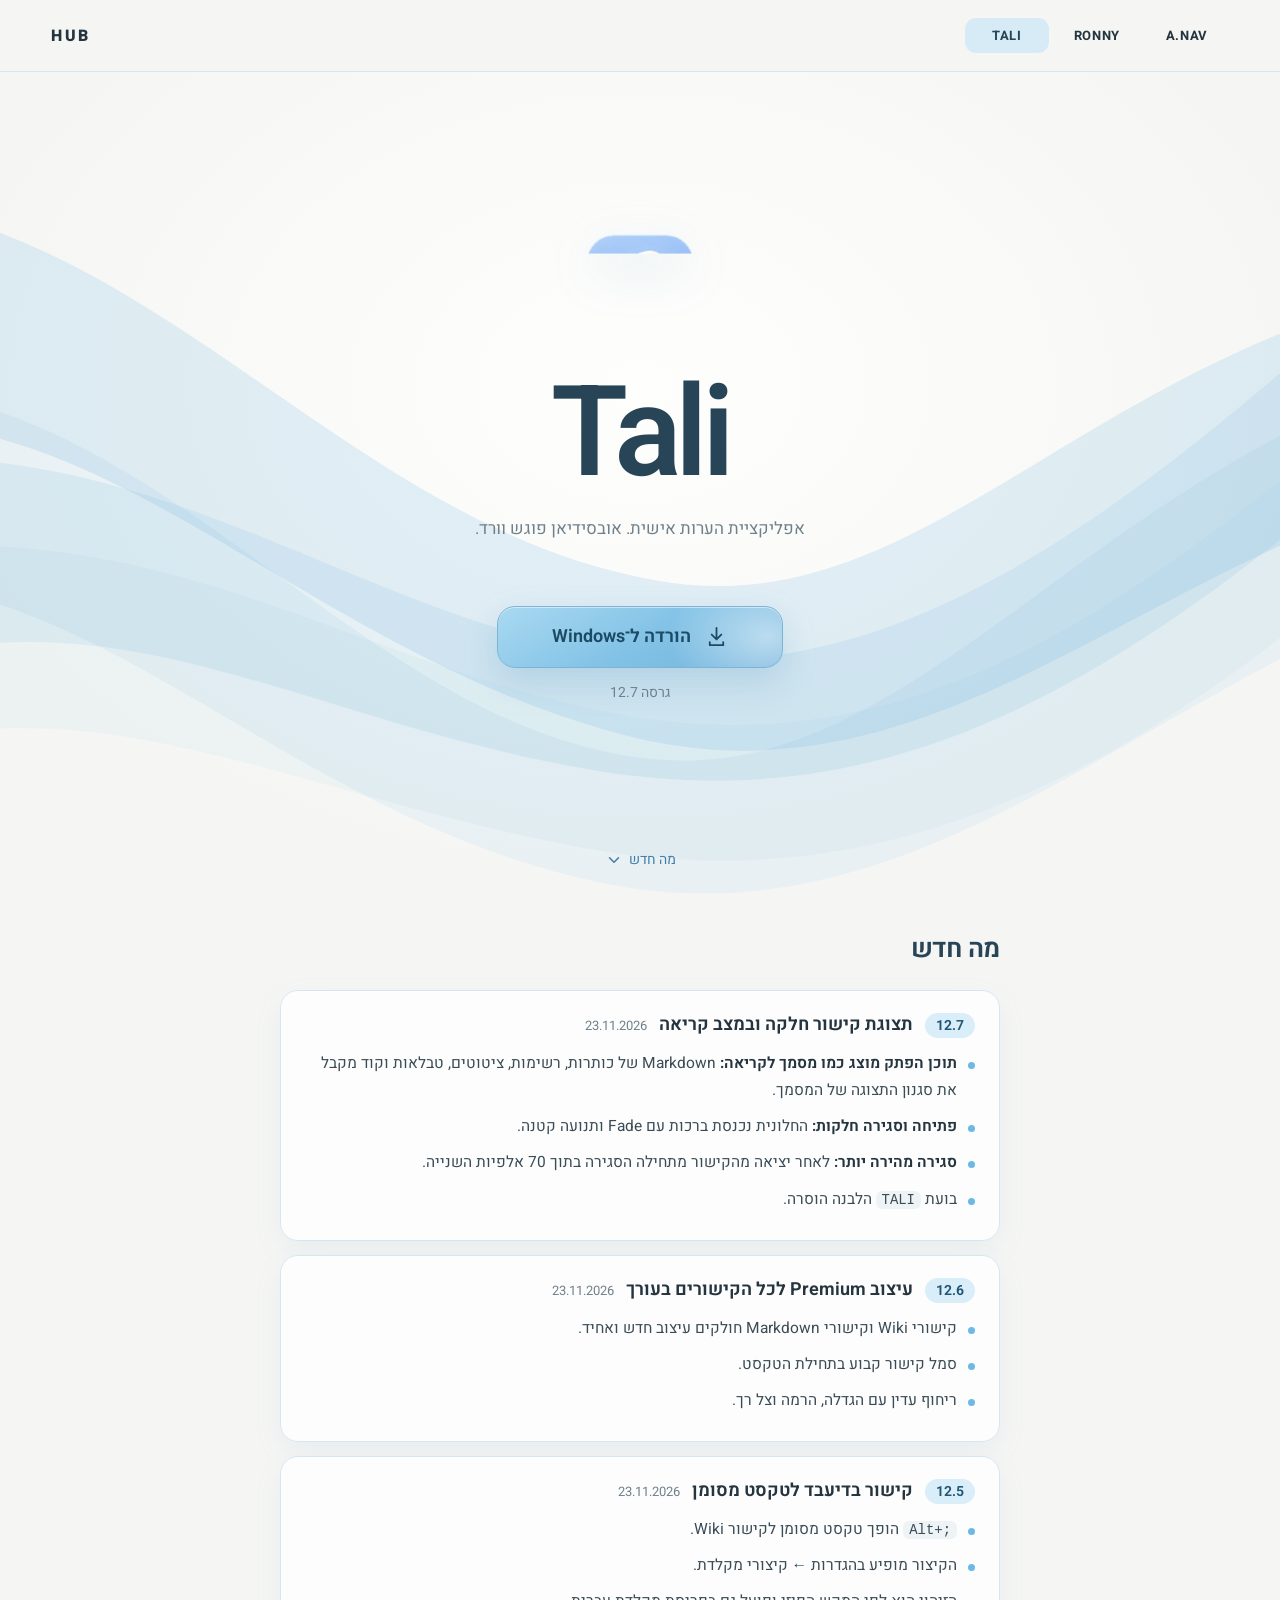
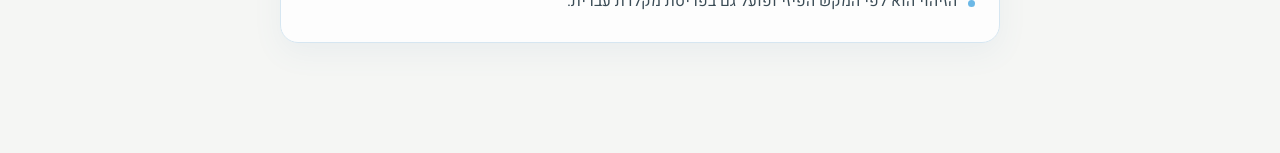
==== index.html @ fe14c148 "Launch HUB download site" ====
<!doctype html>
<html lang="he" dir="rtl">
<head><meta charset="utf-8"><meta name="viewport" content="width=device-width,initial-scale=1"><meta name="theme-color" content="#f5f6f4"><meta name="description" content="Tali: אפליקציית הערות אישית. אובסידיאן פוגש וורד. הורדה ל־Windows."><title>Tali — HUB</title><link rel="preconnect" href="https://fonts.googleapis.com"><link rel="preconnect" href="https://fonts.gstatic.com" crossorigin><link href="https://fonts.googleapis.com/css2?family=Heebo:wght@400;500;600;700;800&amp;display=swap" rel="stylesheet"><link rel="stylesheet" href="assets/site.css"></head>
<body class="product-page tali-page">
  <header class="hub-header"><a class="hub-name" href="./">HUB</a><nav class="hub-tabs" aria-label="מעבר בין מוצרים"><a class="active" href="./" aria-current="page">TALI</a><a href="ronny/">RONNY</a><a href="a-nav/">A.NAV</a></nav></header>
  <div class="brand-background tali-waves" aria-hidden="true"><svg viewBox="0 0 1600 900" preserveAspectRatio="none" focusable="false"><g class="wave wave-a"><path d="M-180 160 C180 180 400 490 760 545 C1090 596 1270 280 1780 230 L1780 430 C1360 480 1110 790 720 700 C350 615 120 355 -180 390 Z"/></g><g class="wave wave-b"><path d="M-190 350 C180 335 415 700 760 725 C1080 748 1275 400 1785 300 L1785 520 C1370 605 1100 920 700 850 C330 785 100 520 -190 550 Z"/></g><g class="wave wave-c"><path d="M-210 430 C150 380 390 570 680 615 C990 662 1240 560 1785 90 L1785 270 C1330 650 1045 790 680 735 C320 680 115 535 -210 650 Z"/></g><g class="wave wave-d"><path d="M-180 520 C170 470 390 620 690 675 C1040 740 1310 600 1780 215 L1780 365 C1345 760 1010 875 650 810 C300 748 95 640 -180 725 Z"/></g></svg></div>
  <main>
    <section class="product-hero" aria-labelledby="site-title"><img class="product-icon tali-icon" src="assets/tali-logo.png" width="150" height="150" alt=""><h1 class="product-name" id="site-title" lang="en" dir="ltr">Tali</h1><p class="product-subtitle">אפליקציית הערות אישית. אובסידיאן פוגש וורד.</p><div class="download-action"><a class="download-button" href="https://github.com/ofeketz99-sketch/Tali/releases/download/v12.7/Tali-Setup-12.7.0.exe" rel="noopener"><svg viewBox="0 0 24 24" fill="none" stroke="currentColor" stroke-width="1.9" stroke-linecap="round" stroke-linejoin="round" aria-hidden="true"><path d="M12 3v12m-5-5 5 5 5-5M5 18v3h14v-3"/></svg><span>הורדה ל־Windows</span></a><p class="download-meta">גרסה <bdi dir="ltr">12.7</bdi></p></div><a class="scroll-cue" href="#notes"><span>מה חדש</span><svg viewBox="0 0 24 24" fill="none" stroke="currentColor" stroke-width="2" stroke-linecap="round" stroke-linejoin="round" aria-hidden="true"><path d="m6 9 6 6 6-6"/></svg></a></section>
    <section class="notes" id="notes" aria-labelledby="notes-title"><h2 id="notes-title">מה חדש</h2>
      <article class="note"><header><span class="ver">12.7</span><h3>תצוגת קישור חלקה ובמצב קריאה</h3><time datetime="2026-11-23">23.11.2026</time></header><ul><li><strong>תוכן הפתק מוצג כמו מסמך לקריאה:</strong> Markdown של כותרות, רשימות, ציטוטים, טבלאות וקוד מקבל את סגנון התצוגה של המסמך.</li><li><strong>פתיחה וסגירה חלקות:</strong> החלונית נכנסת ברכות עם Fade ותנועה קטנה.</li><li><strong>סגירה מהירה יותר:</strong> לאחר יציאה מהקישור מתחילה הסגירה בתוך 70 אלפיות השנייה.</li><li>בועת <code>TALI</code> הלבנה הוסרה.</li></ul></article>
      <article class="note"><header><span class="ver">12.6</span><h3>עיצוב Premium לכל הקישורים בעורך</h3><time datetime="2026-11-23">23.11.2026</time></header><ul><li>קישורי Wiki וקישורי Markdown חולקים עיצוב חדש ואחיד.</li><li>סמל קישור קבוע בתחילת הטקסט.</li><li>ריחוף עדין עם הגדלה, הרמה וצל רך.</li></ul></article>
      <article class="note"><header><span class="ver">12.5</span><h3>קישור בדיעבד לטקסט מסומן</h3><time datetime="2026-11-23">23.11.2026</time></header><ul><li><code>Alt+;</code> הופך טקסט מסומן לקישור Wiki.</li><li>הקיצור מופיע בהגדרות ← קיצורי מקלדת.</li><li>הזיהוי הוא לפי המקש הפיזי ופועל גם בפריסת מקלדת עברית.</li></ul></article>
    </section>
  </main>
</body></html>
---- assets/site.css ----
:root{font-synthesis:none}*{box-sizing:border-box}html{scroll-behavior:smooth}body{margin:0;min-width:280px;overflow-x:hidden}a{color:inherit}.hub-header{position:fixed;inset:0 0 auto;z-index:50;height:72px;display:flex;align-items:center;justify-content:space-between;padding:0 clamp(18px,4vw,56px);border-bottom:1px solid var(--edge);background:color-mix(in srgb,var(--paper) 88%,transparent);backdrop-filter:blur(16px);direction:ltr}.hub-name{font-family:inherit;font-size:16px;font-weight:800;line-height:1;letter-spacing:.16em;text-decoration:none}.hub-tabs{display:flex;align-items:center;gap:6px}.hub-tabs a{min-width:84px;padding:11px 16px;border-radius:11px;text-align:center;text-decoration:none;font-family:inherit;font-size:13px;font-weight:700;line-height:1;letter-spacing:.05em;transition:background .18s,color .18s}.hub-tabs a:hover{background:var(--nav-hover)}.hub-tabs a.active{background:var(--nav-active);color:var(--nav-active-ink)}.brand-background{position:fixed;inset:72px 0 0;z-index:-1;overflow:hidden;pointer-events:none}.product-hero{position:relative;display:flex;flex-direction:column;align-items:center;justify-content:center;min-height:100vh;min-height:100dvh;padding:112px 20px 84px;text-align:center}.product-icon{width:clamp(104px,14vmin,150px);height:clamp(104px,14vmin,150px);display:grid;place-items:center;flex:none}.product-icon img,.product-icon svg{display:block;width:100%;height:100%;object-fit:contain}.product-name{margin:22px 0 0;padding-inline:.08em;direction:ltr;font-size:clamp(76px,14vmin,128px);line-height:1;letter-spacing:-.05em}.product-name span{color:var(--name-dot)}.product-subtitle{margin:16px 0 0;color:var(--muted);font-size:17px;line-height:1.6}.download-action{display:flex;flex-direction:column;align-items:center;gap:14px;margin-top:clamp(34px,7vh,72px)}.download-button{position:relative;overflow:hidden;isolation:isolate;display:inline-flex;align-items:center;justify-content:center;gap:14px;min-width:286px;min-height:62px;padding-inline:32px;border:1px solid var(--button-border);border-radius:var(--button-radius);background:var(--button-bg);box-shadow:var(--button-shadow);color:var(--button-ink);font:inherit;font-size:18px;font-weight:650;text-decoration:none;transition:transform .22s cubic-bezier(.34,1.45,.5,1),box-shadow .22s ease}.download-button::before{content:"";position:absolute;z-index:-1;inset-block:-60%;inset-inline-start:-30%;width:70%;border-radius:50%;background:radial-gradient(closest-side,rgba(255,255,255,.5),rgba(255,255,255,0));transition:transform .9s ease}.download-button svg{width:23px;height:23px;flex:none}.download-button:hover{transform:translateY(-3px);box-shadow:var(--button-shadow-hover)}.download-button:hover::before{transform:translateX(120%)}.download-button:active{transform:scale(.97)}.download-button:focus-visible,.scroll-cue:focus-visible,.hub-tabs a:focus-visible{outline:3px solid var(--focus);outline-offset:3px}.download-meta{margin:0;color:var(--muted);font-size:14px}.scroll-cue{position:absolute;inset-inline:0;bottom:22px;margin-inline:auto;width:fit-content;display:inline-flex;align-items:center;gap:6px;padding:8px 14px;border-radius:999px;color:var(--accent-strong);font-size:14px;text-decoration:none}.scroll-cue svg{width:18px;height:18px;animation:nudge 2.4s ease-in-out infinite}.notes{width:min(100% - 40px,720px);margin:0 auto;padding:30px 0 96px}.notes>h2{margin:0 0 22px;font-size:26px;font-weight:650;letter-spacing:-.01em;color:var(--heading)}.note{margin:0 0 14px;padding:20px 24px 18px;background:var(--card);border:1px solid var(--edge);border-radius:var(--card-radius);box-shadow:var(--card-shadow);backdrop-filter:blur(6px)}.note header{display:flex;align-items:baseline;gap:12px;flex-wrap:wrap}.note .ver{padding:2px 11px;border-radius:999px;background:var(--chip-bg);color:var(--chip-ink);font-size:14px;font-weight:650;direction:ltr}.note h3{margin:0;font-size:18px;font-weight:650;line-height:1.5}.note time{margin-inline-start:auto;color:var(--muted);font-size:13px;direction:ltr}.note ul{margin:12px 0 0;padding:0;list-style:none}.note li{position:relative;margin:0 0 9px;padding-inline-start:18px;line-height:1.75;color:var(--body-ink);font-size:15.5px}.note li::before{content:"";position:absolute;inset-inline-start:0;top:.78em;width:7px;height:7px;border-radius:50%;background:var(--accent)}.note li strong{color:var(--ink);font-weight:650}.note code{padding:1px 6px;border-radius:6px;background:var(--code-bg);font-size:.9em;direction:ltr;unicode-bidi:isolate}.tali-page{--paper:#f5f6f4;--ink:#25353f;--muted:#6f808a;--accent:#6cb8e6;--accent-strong:#3f7ea6;--edge:#d6e6f1;--card:rgba(255,255,255,.78);--heading:#284557;--body-ink:#3a4b55;--chip-bg:#d9eef9;--chip-ink:#1f5675;--code-bg:#eef3f6;--focus:rgba(66,126,164,.45);--nav-hover:#eaf3f8;--nav-active:#d7ebf7;--nav-active-ink:#284557;--button-border:#7db4d3;--button-radius:18px;--button-bg:linear-gradient(150deg,#a9d9f1 0%,#82c2e6 53%,#72b3dc 100%);--button-ink:#1c4b65;--button-shadow:0 14px 34px rgba(79,146,187,.22),inset 0 1px rgba(255,255,255,.5);--button-shadow-hover:0 20px 40px rgba(79,146,187,.28),inset 0 1px rgba(255,255,255,.5);--card-radius:18px;--card-shadow:0 10px 30px rgba(79,130,165,.07);font-family:"Heebo","Noto Sans Hebrew","Segoe UI",Arial,sans-serif;color:var(--ink);background:var(--paper)}.tali-icon{filter:drop-shadow(0 16px 24px rgba(72,139,183,.16));animation:rise-spring .9s cubic-bezier(.34,1.45,.5,1) both,float 7s ease-in-out 1.2s infinite alternate}.tali-page .product-name{color:#284557;font-weight:600}.tali-waves{background:radial-gradient(ellipse 55% 60% at 50% 38%,#fefefd 0%,#f9faf8 60%,transparent 100%),#f5f6f4}.tali-waves svg{position:absolute;inset:-4%;width:108%;height:108%;opacity:.92;filter:saturate(.86);animation:waves-drift 28s ease-in-out infinite alternate}.tali-waves .wave{transform-box:fill-box;transform-origin:center;fill:var(--accent)}.tali-waves .wave-a{opacity:.22;animation:wave-a 14s ease-in-out infinite alternate}.tali-waves .wave-b{opacity:.11;animation:wave-b 18s ease-in-out infinite alternate}.tali-waves .wave-c{opacity:.16;animation:wave-c 22s ease-in-out infinite alternate}.tali-waves .wave-d{opacity:.08;animation:wave-d 26s ease-in-out infinite alternate}.ronny-page{--paper:#f6f0e5;--ink:#344036;--muted:#807d71;--accent:#66866d;--accent-strong:#476e56;--edge:#e5dac7;--card:rgba(255,250,242,.92);--heading:#3e5146;--body-ink:#515c52;--chip-bg:#e0e6d9;--chip-ink:#476e56;--code-bg:#eee8da;--focus:rgba(71,112,90,.4);--nav-hover:#ece5d8;--nav-active:#3e5146;--nav-active-ink:#fffaf2;--button-border:#55745e;--button-radius:12px;--button-bg:linear-gradient(150deg,#77927b,#55745e);--button-ink:#fffdf8;--button-shadow:0 14px 34px rgba(68,81,70,.2),inset 0 1px rgba(255,255,255,.18);--button-shadow-hover:0 20px 40px rgba(68,81,70,.28),inset 0 1px rgba(255,255,255,.2);--card-radius:14px;--card-shadow:0 8px 26px rgba(68,56,36,.09);--name-dot:#9fbbc1;font-family:"Heebo","Noto Sans Hebrew","Segoe UI",Arial,sans-serif;color:var(--ink);background:var(--paper)}.ronny-page .product-name{color:#3e5146;font-weight:900;letter-spacing:.03em}.ronny-page .product-subtitle{font-weight:700;letter-spacing:.03em}.ronny-icon-wrap{width:150px;height:150px;padding:19px;border-radius:30px;background:linear-gradient(160deg,#4a5c4f,#34483d);box-shadow:0 18px 40px rgba(62,81,70,.2)}.ronny-map{background:#f6f0e5}.ronny-map svg{position:absolute;width:110%;height:110%;inset:-5%;fill:none;stroke:#809181;stroke-width:2;opacity:.18}.ronny-map .route{stroke:#476e56;stroke-width:6;stroke-dasharray:18 16;opacity:.7}.ronny-map circle{fill:#476e56;stroke:none}.anav-page{--paper:#f3eee5;--ink:#282521;--muted:#857e73;--accent:#865d42;--accent-strong:#252420;--edge:#ddd5c9;--card:rgba(255,253,249,.92);--heading:#282521;--body-ink:#4f4a42;--chip-bg:#efe0d2;--chip-ink:#865d42;--code-bg:#eae4db;--focus:rgba(134,93,66,.35);--nav-hover:#e9e5dd;--nav-active:#252420;--nav-active-ink:#f8f2e8;--button-border:#252420;--button-radius:14px;--button-bg:#252420;--button-ink:#f8f2e8;--button-shadow:0 14px 34px rgba(40,37,33,.18),inset 0 1px rgba(255,255,255,.12);--button-shadow-hover:0 20px 42px rgba(40,37,33,.26),inset 0 1px rgba(255,255,255,.14);--card-radius:22px;--card-shadow:0 8px 26px rgba(91,75,53,.07);font-family:"Heebo","Noto Sans Hebrew","Segoe UI",Arial,sans-serif;color:var(--ink);background:var(--paper)}.anav-page .product-name{font-weight:800;letter-spacing:-.055em;color:#181511}.anav-icon{filter:drop-shadow(0 16px 28px rgba(40,37,33,.16))}.anav-graphs{background:#f3eee5}.anav-graphs svg{position:absolute;inset:-4%;width:108%;height:108%;overflow:visible;animation:graph-drift 24s ease-in-out infinite alternate}.anav-graphs .chart-grid{fill:none;stroke:#d0c4b4;stroke-width:1;opacity:.26}.anav-graphs .chart{fill:none;stroke-linecap:round;stroke-linejoin:round}.anav-graphs .chart-linear{stroke:#865d42;stroke-width:3;opacity:.28}.anav-graphs .chart-exponential{stroke:#59634d;stroke-width:6;opacity:.34}.anav-graphs .chart-market{stroke:#282521;stroke-width:3;opacity:.25;stroke-dasharray:14 9;animation:market-flow 18s linear infinite}.anav-graphs .chart-decline{stroke:#48646b;stroke-width:3;opacity:.2}.anav-graphs .chart-area{fill:#59634d;opacity:.055}.anav-graphs .chart-points{fill:#865d42;opacity:.35}@keyframes graph-drift{from{transform:translate3d(-1.2%,.8%,0) scale(1.015)}to{transform:translate3d(1.3%,-1%,0) scale(1.035)}}@keyframes market-flow{to{stroke-dashoffset:-230}}.calculator-list{display:grid;grid-template-columns:repeat(2,1fr);gap:12px}.calculator-card{min-height:118px;padding:20px;border:1px solid var(--edge);border-radius:16px;background:#fffdf9;display:flex;flex-direction:column;justify-content:space-between}.calculator-card span{font-size:12px;color:var(--muted);direction:ltr}.calculator-card h3{margin:20px 0 0;font-size:19px}.calculator-card[data-tone=mortgage]{border-top:5px solid #272725}.calculator-card[data-tone=savings]{border-top:5px solid #865d42}.calculator-card[data-tone=index]{border-top:5px solid #59634d}.calculator-card[data-tone=loan]{border-top:5px solid #806562}.calculator-card[data-tone=budget]{border-top:5px solid #48646b}.calculator-card:last-child{grid-column:1/-1}@keyframes wave-a{to{transform:translate3d(6%,-3.5%,0) scale(1.055)}}@keyframes wave-b{to{transform:translate3d(-5.2%,3.2%,0) scale(1.045)}}@keyframes wave-c{to{transform:translate3d(4.5%,4%,0) scale(1.052)}}@keyframes wave-d{to{transform:translate3d(-4%,-2.8%,0) scale(1.04)}}@keyframes waves-drift{from{transform:translate3d(-.8%,-.5%,0) scale(1.01)}to{transform:translate3d(1.2%,.8%,0) scale(1.035)}}@keyframes rise-spring{from{opacity:0;transform:translateY(22px) scale(.92)}to{opacity:1;transform:none}}@keyframes float{to{transform:translateY(-7px)}}@keyframes nudge{50%{transform:translateY(4px)}}@media(max-width:620px){.hub-header{height:auto;min-height:70px;padding:10px 14px;gap:10px}.hub-tabs{gap:2px}.hub-tabs a{min-width:0;padding:10px 11px;font-size:12px}.brand-background{inset:70px 0 0}.product-hero{padding-top:105px}.product-name{font-size:clamp(68px,22vw,96px)}.product-subtitle{font-size:16px}.download-button{min-width:min(100%,286px)}.note{padding:18px 18px 14px}.note time{margin-inline-start:0}.calculator-list{grid-template-columns:1fr}.calculator-card:last-child{grid-column:auto}}@media(prefers-reduced-motion:reduce){html{scroll-behavior:auto}*,*::before,*::after{animation:none!important;transition:none!important}}
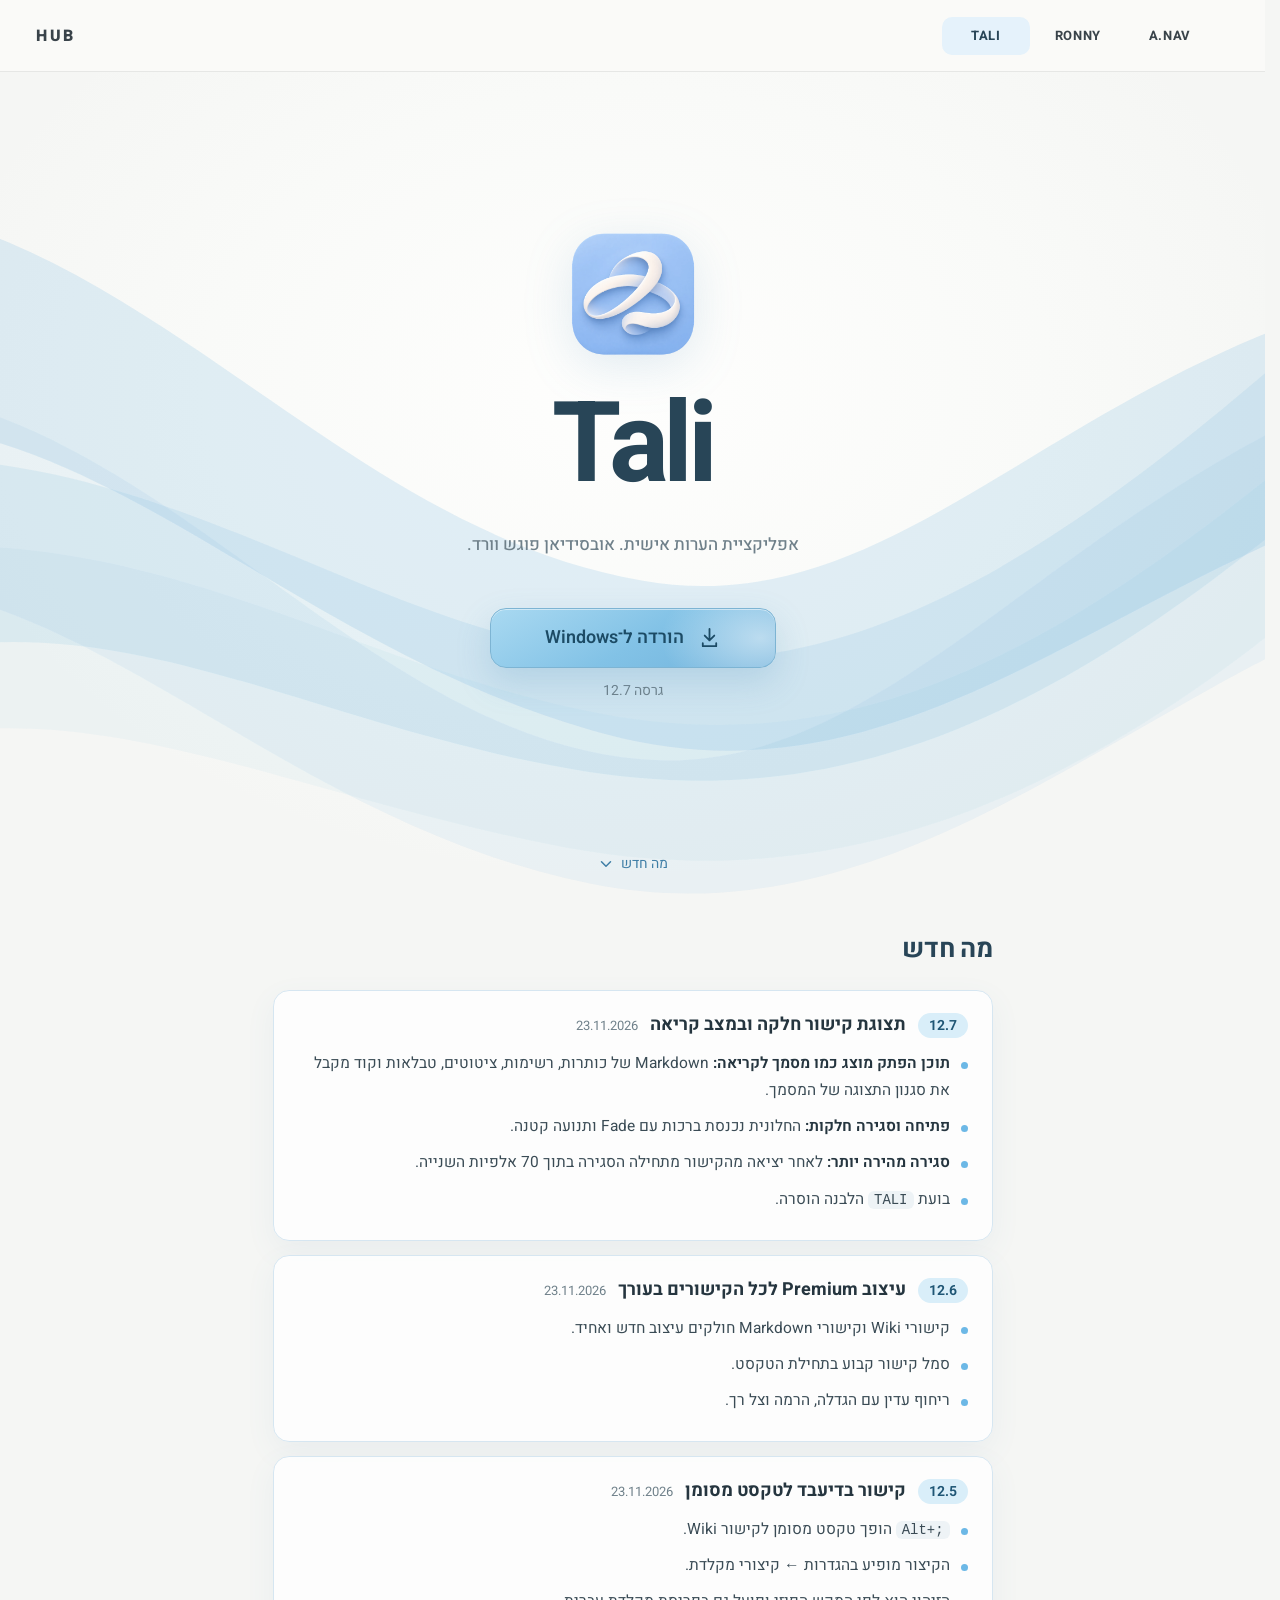
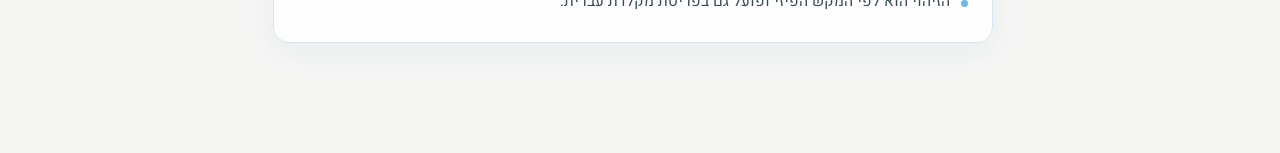
==== commit 3a0f66f1: "Unify HUB layout and product navigation; restore original Tali icon" ====
--- a/index.html
+++ b/index.html
@@ -1,11 +1,11 @@
 <!doctype html>
 <html lang="he" dir="rtl">
-<head><meta charset="utf-8"><meta name="viewport" content="width=device-width,initial-scale=1"><meta name="theme-color" content="#f5f6f4"><meta name="description" content="Tali: אפליקציית הערות אישית. אובסידיאן פוגש וורד. הורדה ל־Windows."><title>Tali — HUB</title><link rel="preconnect" href="https://fonts.googleapis.com"><link rel="preconnect" href="https://fonts.gstatic.com" crossorigin><link href="https://fonts.googleapis.com/css2?family=Heebo:wght@400;500;600;700;800&amp;display=swap" rel="stylesheet"><link rel="stylesheet" href="assets/site.css"></head>
+<head><meta charset="utf-8"><meta name="viewport" content="width=device-width,initial-scale=1"><meta name="theme-color" content="#f5f6f4"><meta name="description" content="Tali: אפליקציית הערות אישית. אובסידיאן פוגש וורד. הורדה ל־Windows."><title>Tali — HUB</title><link rel="preconnect" href="https://fonts.googleapis.com"><link rel="preconnect" href="https://fonts.gstatic.com" crossorigin><link href="https://fonts.googleapis.com/css2?family=Heebo:wght@400;500;600;700;800&amp;display=swap" rel="stylesheet"><link rel="stylesheet" href="assets/site.css"><script defer src="assets/navigation.js"></script></head>
 <body class="product-page tali-page">
   <header class="hub-header"><a class="hub-name" href="./">HUB</a><nav class="hub-tabs" aria-label="מעבר בין מוצרים"><a class="active" href="./" aria-current="page">TALI</a><a href="ronny/">RONNY</a><a href="a-nav/">A.NAV</a></nav></header>
   <div class="brand-background tali-waves" aria-hidden="true"><svg viewBox="0 0 1600 900" preserveAspectRatio="none" focusable="false"><g class="wave wave-a"><path d="M-180 160 C180 180 400 490 760 545 C1090 596 1270 280 1780 230 L1780 430 C1360 480 1110 790 720 700 C350 615 120 355 -180 390 Z"/></g><g class="wave wave-b"><path d="M-190 350 C180 335 415 700 760 725 C1080 748 1275 400 1785 300 L1785 520 C1370 605 1100 920 700 850 C330 785 100 520 -190 550 Z"/></g><g class="wave wave-c"><path d="M-210 430 C150 380 390 570 680 615 C990 662 1240 560 1785 90 L1785 270 C1330 650 1045 790 680 735 C320 680 115 535 -210 650 Z"/></g><g class="wave wave-d"><path d="M-180 520 C170 470 390 620 690 675 C1040 740 1310 600 1780 215 L1780 365 C1345 760 1010 875 650 810 C300 748 95 640 -180 725 Z"/></g></svg></div>
   <main>
-    <section class="product-hero" aria-labelledby="site-title"><img class="product-icon tali-icon" src="assets/tali-logo.png" width="150" height="150" alt=""><h1 class="product-name" id="site-title" lang="en" dir="ltr">Tali</h1><p class="product-subtitle">אפליקציית הערות אישית. אובסידיאן פוגש וורד.</p><div class="download-action"><a class="download-button" href="https://github.com/ofeketz99-sketch/Tali/releases/download/v12.7/Tali-Setup-12.7.0.exe" rel="noopener"><svg viewBox="0 0 24 24" fill="none" stroke="currentColor" stroke-width="1.9" stroke-linecap="round" stroke-linejoin="round" aria-hidden="true"><path d="M12 3v12m-5-5 5 5 5-5M5 18v3h14v-3"/></svg><span>הורדה ל־Windows</span></a><p class="download-meta">גרסה <bdi dir="ltr">12.7</bdi></p></div><a class="scroll-cue" href="#notes"><span>מה חדש</span><svg viewBox="0 0 24 24" fill="none" stroke="currentColor" stroke-width="2" stroke-linecap="round" stroke-linejoin="round" aria-hidden="true"><path d="m6 9 6 6 6-6"/></svg></a></section>
+    <section class="product-hero" aria-labelledby="site-title"><div class="product-logo-slot"><img class="product-icon tali-icon" src="assets/tali-logo.png" width="512" height="512" alt=""></div><h1 class="product-name" id="site-title" lang="en" dir="ltr">Tali</h1><p class="product-subtitle">אפליקציית הערות אישית. אובסידיאן פוגש וורד.</p><div class="download-action"><a class="download-button" href="https://github.com/ofeketz99-sketch/Tali/releases/download/v12.7/Tali-Setup-12.7.0.exe" rel="noopener"><svg viewBox="0 0 24 24" fill="none" stroke="currentColor" stroke-width="1.9" stroke-linecap="round" stroke-linejoin="round" aria-hidden="true"><path d="M12 3v12m-5-5 5 5 5-5M5 18v3h14v-3"/></svg><span>הורדה ל־Windows</span></a><p class="download-meta">גרסה <bdi dir="ltr">12.7</bdi></p></div><a class="scroll-cue" href="#notes"><span>מה חדש</span><svg viewBox="0 0 24 24" fill="none" stroke="currentColor" stroke-width="2" stroke-linecap="round" stroke-linejoin="round" aria-hidden="true"><path d="m6 9 6 6 6-6"/></svg></a></section>
     <section class="notes" id="notes" aria-labelledby="notes-title"><h2 id="notes-title">מה חדש</h2>
       <article class="note"><header><span class="ver">12.7</span><h3>תצוגת קישור חלקה ובמצב קריאה</h3><time datetime="2026-11-23">23.11.2026</time></header><ul><li><strong>תוכן הפתק מוצג כמו מסמך לקריאה:</strong> Markdown של כותרות, רשימות, ציטוטים, טבלאות וקוד מקבל את סגנון התצוגה של המסמך.</li><li><strong>פתיחה וסגירה חלקות:</strong> החלונית נכנסת ברכות עם Fade ותנועה קטנה.</li><li><strong>סגירה מהירה יותר:</strong> לאחר יציאה מהקישור מתחילה הסגירה בתוך 70 אלפיות השנייה.</li><li>בועת <code>TALI</code> הלבנה הוסרה.</li></ul></article>
       <article class="note"><header><span class="ver">12.6</span><h3>עיצוב Premium לכל הקישורים בעורך</h3><time datetime="2026-11-23">23.11.2026</time></header><ul><li>קישורי Wiki וקישורי Markdown חולקים עיצוב חדש ואחיד.</li><li>סמל קישור קבוע בתחילת הטקסט.</li><li>ריחוף עדין עם הגדלה, הרמה וצל רך.</li></ul></article>
--- a/assets/site.css
+++ b/assets/site.css
@@ -1 +1,57 @@
-:root{font-synthesis:none}*{box-sizing:border-box}html{scroll-behavior:smooth}body{margin:0;min-width:280px;overflow-x:hidden}a{color:inherit}.hub-header{position:fixed;inset:0 0 auto;z-index:50;height:72px;display:flex;align-items:center;justify-content:space-between;padding:0 clamp(18px,4vw,56px);border-bottom:1px solid var(--edge);background:color-mix(in srgb,var(--paper) 88%,transparent);backdrop-filter:blur(16px);direction:ltr}.hub-name{font-family:inherit;font-size:16px;font-weight:800;line-height:1;letter-spacing:.16em;text-decoration:none}.hub-tabs{display:flex;align-items:center;gap:6px}.hub-tabs a{min-width:84px;padding:11px 16px;border-radius:11px;text-align:center;text-decoration:none;font-family:inherit;font-size:13px;font-weight:700;line-height:1;letter-spacing:.05em;transition:background .18s,color .18s}.hub-tabs a:hover{background:var(--nav-hover)}.hub-tabs a.active{background:var(--nav-active);color:var(--nav-active-ink)}.brand-background{position:fixed;inset:72px 0 0;z-index:-1;overflow:hidden;pointer-events:none}.product-hero{position:relative;display:flex;flex-direction:column;align-items:center;justify-content:center;min-height:100vh;min-height:100dvh;padding:112px 20px 84px;text-align:center}.product-icon{width:clamp(104px,14vmin,150px);height:clamp(104px,14vmin,150px);display:grid;place-items:center;flex:none}.product-icon img,.product-icon svg{display:block;width:100%;height:100%;object-fit:contain}.product-name{margin:22px 0 0;padding-inline:.08em;direction:ltr;font-size:clamp(76px,14vmin,128px);line-height:1;letter-spacing:-.05em}.product-name span{color:var(--name-dot)}.product-subtitle{margin:16px 0 0;color:var(--muted);font-size:17px;line-height:1.6}.download-action{display:flex;flex-direction:column;align-items:center;gap:14px;margin-top:clamp(34px,7vh,72px)}.download-button{position:relative;overflow:hidden;isolation:isolate;display:inline-flex;align-items:center;justify-content:center;gap:14px;min-width:286px;min-height:62px;padding-inline:32px;border:1px solid var(--button-border);border-radius:var(--button-radius);background:var(--button-bg);box-shadow:var(--button-shadow);color:var(--button-ink);font:inherit;font-size:18px;font-weight:650;text-decoration:none;transition:transform .22s cubic-bezier(.34,1.45,.5,1),box-shadow .22s ease}.download-button::before{content:"";position:absolute;z-index:-1;inset-block:-60%;inset-inline-start:-30%;width:70%;border-radius:50%;background:radial-gradient(closest-side,rgba(255,255,255,.5),rgba(255,255,255,0));transition:transform .9s ease}.download-button svg{width:23px;height:23px;flex:none}.download-button:hover{transform:translateY(-3px);box-shadow:var(--button-shadow-hover)}.download-button:hover::before{transform:translateX(120%)}.download-button:active{transform:scale(.97)}.download-button:focus-visible,.scroll-cue:focus-visible,.hub-tabs a:focus-visible{outline:3px solid var(--focus);outline-offset:3px}.download-meta{margin:0;color:var(--muted);font-size:14px}.scroll-cue{position:absolute;inset-inline:0;bottom:22px;margin-inline:auto;width:fit-content;display:inline-flex;align-items:center;gap:6px;padding:8px 14px;border-radius:999px;color:var(--accent-strong);font-size:14px;text-decoration:none}.scroll-cue svg{width:18px;height:18px;animation:nudge 2.4s ease-in-out infinite}.notes{width:min(100% - 40px,720px);margin:0 auto;padding:30px 0 96px}.notes>h2{margin:0 0 22px;font-size:26px;font-weight:650;letter-spacing:-.01em;color:var(--heading)}.note{margin:0 0 14px;padding:20px 24px 18px;background:var(--card);border:1px solid var(--edge);border-radius:var(--card-radius);box-shadow:var(--card-shadow);backdrop-filter:blur(6px)}.note header{display:flex;align-items:baseline;gap:12px;flex-wrap:wrap}.note .ver{padding:2px 11px;border-radius:999px;background:var(--chip-bg);color:var(--chip-ink);font-size:14px;font-weight:650;direction:ltr}.note h3{margin:0;font-size:18px;font-weight:650;line-height:1.5}.note time{margin-inline-start:auto;color:var(--muted);font-size:13px;direction:ltr}.note ul{margin:12px 0 0;padding:0;list-style:none}.note li{position:relative;margin:0 0 9px;padding-inline-start:18px;line-height:1.75;color:var(--body-ink);font-size:15.5px}.note li::before{content:"";position:absolute;inset-inline-start:0;top:.78em;width:7px;height:7px;border-radius:50%;background:var(--accent)}.note li strong{color:var(--ink);font-weight:650}.note code{padding:1px 6px;border-radius:6px;background:var(--code-bg);font-size:.9em;direction:ltr;unicode-bidi:isolate}.tali-page{--paper:#f5f6f4;--ink:#25353f;--muted:#6f808a;--accent:#6cb8e6;--accent-strong:#3f7ea6;--edge:#d6e6f1;--card:rgba(255,255,255,.78);--heading:#284557;--body-ink:#3a4b55;--chip-bg:#d9eef9;--chip-ink:#1f5675;--code-bg:#eef3f6;--focus:rgba(66,126,164,.45);--nav-hover:#eaf3f8;--nav-active:#d7ebf7;--nav-active-ink:#284557;--button-border:#7db4d3;--button-radius:18px;--button-bg:linear-gradient(150deg,#a9d9f1 0%,#82c2e6 53%,#72b3dc 100%);--button-ink:#1c4b65;--button-shadow:0 14px 34px rgba(79,146,187,.22),inset 0 1px rgba(255,255,255,.5);--button-shadow-hover:0 20px 40px rgba(79,146,187,.28),inset 0 1px rgba(255,255,255,.5);--card-radius:18px;--card-shadow:0 10px 30px rgba(79,130,165,.07);font-family:"Heebo","Noto Sans Hebrew","Segoe UI",Arial,sans-serif;color:var(--ink);background:var(--paper)}.tali-icon{filter:drop-shadow(0 16px 24px rgba(72,139,183,.16));animation:rise-spring .9s cubic-bezier(.34,1.45,.5,1) both,float 7s ease-in-out 1.2s infinite alternate}.tali-page .product-name{color:#284557;font-weight:600}.tali-waves{background:radial-gradient(ellipse 55% 60% at 50% 38%,#fefefd 0%,#f9faf8 60%,transparent 100%),#f5f6f4}.tali-waves svg{position:absolute;inset:-4%;width:108%;height:108%;opacity:.92;filter:saturate(.86);animation:waves-drift 28s ease-in-out infinite alternate}.tali-waves .wave{transform-box:fill-box;transform-origin:center;fill:var(--accent)}.tali-waves .wave-a{opacity:.22;animation:wave-a 14s ease-in-out infinite alternate}.tali-waves .wave-b{opacity:.11;animation:wave-b 18s ease-in-out infinite alternate}.tali-waves .wave-c{opacity:.16;animation:wave-c 22s ease-in-out infinite alternate}.tali-waves .wave-d{opacity:.08;animation:wave-d 26s ease-in-out infinite alternate}.ronny-page{--paper:#f6f0e5;--ink:#344036;--muted:#807d71;--accent:#66866d;--accent-strong:#476e56;--edge:#e5dac7;--card:rgba(255,250,242,.92);--heading:#3e5146;--body-ink:#515c52;--chip-bg:#e0e6d9;--chip-ink:#476e56;--code-bg:#eee8da;--focus:rgba(71,112,90,.4);--nav-hover:#ece5d8;--nav-active:#3e5146;--nav-active-ink:#fffaf2;--button-border:#55745e;--button-radius:12px;--button-bg:linear-gradient(150deg,#77927b,#55745e);--button-ink:#fffdf8;--button-shadow:0 14px 34px rgba(68,81,70,.2),inset 0 1px rgba(255,255,255,.18);--button-shadow-hover:0 20px 40px rgba(68,81,70,.28),inset 0 1px rgba(255,255,255,.2);--card-radius:14px;--card-shadow:0 8px 26px rgba(68,56,36,.09);--name-dot:#9fbbc1;font-family:"Heebo","Noto Sans Hebrew","Segoe UI",Arial,sans-serif;color:var(--ink);background:var(--paper)}.ronny-page .product-name{color:#3e5146;font-weight:900;letter-spacing:.03em}.ronny-page .product-subtitle{font-weight:700;letter-spacing:.03em}.ronny-icon-wrap{width:150px;height:150px;padding:19px;border-radius:30px;background:linear-gradient(160deg,#4a5c4f,#34483d);box-shadow:0 18px 40px rgba(62,81,70,.2)}.ronny-map{background:#f6f0e5}.ronny-map svg{position:absolute;width:110%;height:110%;inset:-5%;fill:none;stroke:#809181;stroke-width:2;opacity:.18}.ronny-map .route{stroke:#476e56;stroke-width:6;stroke-dasharray:18 16;opacity:.7}.ronny-map circle{fill:#476e56;stroke:none}.anav-page{--paper:#f3eee5;--ink:#282521;--muted:#857e73;--accent:#865d42;--accent-strong:#252420;--edge:#ddd5c9;--card:rgba(255,253,249,.92);--heading:#282521;--body-ink:#4f4a42;--chip-bg:#efe0d2;--chip-ink:#865d42;--code-bg:#eae4db;--focus:rgba(134,93,66,.35);--nav-hover:#e9e5dd;--nav-active:#252420;--nav-active-ink:#f8f2e8;--button-border:#252420;--button-radius:14px;--button-bg:#252420;--button-ink:#f8f2e8;--button-shadow:0 14px 34px rgba(40,37,33,.18),inset 0 1px rgba(255,255,255,.12);--button-shadow-hover:0 20px 42px rgba(40,37,33,.26),inset 0 1px rgba(255,255,255,.14);--card-radius:22px;--card-shadow:0 8px 26px rgba(91,75,53,.07);font-family:"Heebo","Noto Sans Hebrew","Segoe UI",Arial,sans-serif;color:var(--ink);background:var(--paper)}.anav-page .product-name{font-weight:800;letter-spacing:-.055em;color:#181511}.anav-icon{filter:drop-shadow(0 16px 28px rgba(40,37,33,.16))}.anav-graphs{background:#f3eee5}.anav-graphs svg{position:absolute;inset:-4%;width:108%;height:108%;overflow:visible;animation:graph-drift 24s ease-in-out infinite alternate}.anav-graphs .chart-grid{fill:none;stroke:#d0c4b4;stroke-width:1;opacity:.26}.anav-graphs .chart{fill:none;stroke-linecap:round;stroke-linejoin:round}.anav-graphs .chart-linear{stroke:#865d42;stroke-width:3;opacity:.28}.anav-graphs .chart-exponential{stroke:#59634d;stroke-width:6;opacity:.34}.anav-graphs .chart-market{stroke:#282521;stroke-width:3;opacity:.25;stroke-dasharray:14 9;animation:market-flow 18s linear infinite}.anav-graphs .chart-decline{stroke:#48646b;stroke-width:3;opacity:.2}.anav-graphs .chart-area{fill:#59634d;opacity:.055}.anav-graphs .chart-points{fill:#865d42;opacity:.35}@keyframes graph-drift{from{transform:translate3d(-1.2%,.8%,0) scale(1.015)}to{transform:translate3d(1.3%,-1%,0) scale(1.035)}}@keyframes market-flow{to{stroke-dashoffset:-230}}.calculator-list{display:grid;grid-template-columns:repeat(2,1fr);gap:12px}.calculator-card{min-height:118px;padding:20px;border:1px solid var(--edge);border-radius:16px;background:#fffdf9;display:flex;flex-direction:column;justify-content:space-between}.calculator-card span{font-size:12px;color:var(--muted);direction:ltr}.calculator-card h3{margin:20px 0 0;font-size:19px}.calculator-card[data-tone=mortgage]{border-top:5px solid #272725}.calculator-card[data-tone=savings]{border-top:5px solid #865d42}.calculator-card[data-tone=index]{border-top:5px solid #59634d}.calculator-card[data-tone=loan]{border-top:5px solid #806562}.calculator-card[data-tone=budget]{border-top:5px solid #48646b}.calculator-card:last-child{grid-column:1/-1}@keyframes wave-a{to{transform:translate3d(6%,-3.5%,0) scale(1.055)}}@keyframes wave-b{to{transform:translate3d(-5.2%,3.2%,0) scale(1.045)}}@keyframes wave-c{to{transform:translate3d(4.5%,4%,0) scale(1.052)}}@keyframes wave-d{to{transform:translate3d(-4%,-2.8%,0) scale(1.04)}}@keyframes waves-drift{from{transform:translate3d(-.8%,-.5%,0) scale(1.01)}to{transform:translate3d(1.2%,.8%,0) scale(1.035)}}@keyframes rise-spring{from{opacity:0;transform:translateY(22px) scale(.92)}to{opacity:1;transform:none}}@keyframes float{to{transform:translateY(-7px)}}@keyframes nudge{50%{transform:translateY(4px)}}@media(max-width:620px){.hub-header{height:auto;min-height:70px;padding:10px 14px;gap:10px}.hub-tabs{gap:2px}.hub-tabs a{min-width:0;padding:10px 11px;font-size:12px}.brand-background{inset:70px 0 0}.product-hero{padding-top:105px}.product-name{font-size:clamp(68px,22vw,96px)}.product-subtitle{font-size:16px}.download-button{min-width:min(100%,286px)}.note{padding:18px 18px 14px}.note time{margin-inline-start:0}.calculator-list{grid-template-columns:1fr}.calculator-card:last-child{grid-column:auto}}@media(prefers-reduced-motion:reduce){html{scroll-behavior:auto}*,*::before,*::after{animation:none!important;transition:none!important}}
+:root{font-synthesis:none}*{box-sizing:border-box}html{scroll-behavior:smooth}body{margin:0;min-width:280px;overflow-x:hidden}a{color:inherit}.hub-header{position:fixed;inset:0 0 auto;z-index:50;height:72px;display:flex;align-items:center;justify-content:space-between;padding:0 clamp(18px,4vw,56px);border-bottom:1px solid var(--edge);background:color-mix(in srgb,var(--paper) 88%,transparent);backdrop-filter:blur(16px);direction:ltr}.hub-name{font-family:inherit;font-size:16px;font-weight:800;line-height:1;letter-spacing:.16em;text-decoration:none}.hub-tabs{display:flex;align-items:center;gap:6px}.hub-tabs a{min-width:84px;padding:11px 16px;border-radius:11px;text-align:center;text-decoration:none;font-family:inherit;font-size:13px;font-weight:700;line-height:1;letter-spacing:.05em;transition:background .18s,color .18s}.hub-tabs a:hover{background:var(--nav-hover)}.hub-tabs a.active{background:var(--nav-active);color:var(--nav-active-ink)}.brand-background{position:fixed;inset:72px 0 0;z-index:-1;overflow:hidden;pointer-events:none}.product-hero{position:relative;display:flex;flex-direction:column;align-items:center;justify-content:center;min-height:100vh;min-height:100dvh;padding:112px 20px 84px;text-align:center}.product-icon{width:clamp(104px,14vmin,150px);height:clamp(104px,14vmin,150px);display:grid;place-items:center;flex:none}.product-icon img,.product-icon svg{display:block;width:100%;height:100%;object-fit:contain}.product-name{margin:22px 0 0;padding-inline:.08em;direction:ltr;font-size:clamp(76px,14vmin,128px);line-height:1;letter-spacing:-.05em}.product-name span{color:var(--name-dot)}.product-subtitle{margin:16px 0 0;color:var(--muted);font-size:17px;line-height:1.6}.download-action{display:flex;flex-direction:column;align-items:center;gap:14px;margin-top:clamp(34px,7vh,72px)}.download-button{position:relative;overflow:hidden;isolation:isolate;display:inline-flex;align-items:center;justify-content:center;gap:14px;min-width:286px;min-height:62px;padding-inline:32px;border:1px solid var(--button-border);border-radius:var(--button-radius);background:var(--button-bg);box-shadow:var(--button-shadow);color:var(--button-ink);font:inherit;font-size:18px;font-weight:650;text-decoration:none;transition:transform .22s cubic-bezier(.34,1.45,.5,1),box-shadow .22s ease}.download-button::before{content:"";position:absolute;z-index:-1;inset-block:-60%;inset-inline-start:-30%;width:70%;border-radius:50%;background:radial-gradient(closest-side,rgba(255,255,255,.5),rgba(255,255,255,0));transition:transform .9s ease}.download-button svg{width:23px;height:23px;flex:none}.download-button:hover{transform:translateY(-3px);box-shadow:var(--button-shadow-hover)}.download-button:hover::before{transform:translateX(120%)}.download-button:active{transform:scale(.97)}.download-button:focus-visible,.scroll-cue:focus-visible,.hub-tabs a:focus-visible{outline:3px solid var(--focus);outline-offset:3px}.download-meta{margin:0;color:var(--muted);font-size:14px}.scroll-cue{position:absolute;inset-inline:0;bottom:22px;margin-inline:auto;width:fit-content;display:inline-flex;align-items:center;gap:6px;padding:8px 14px;border-radius:999px;color:var(--accent-strong);font-size:14px;text-decoration:none}.scroll-cue svg{width:18px;height:18px;animation:nudge 2.4s ease-in-out infinite}.notes{width:min(100% - 40px,720px);margin:0 auto;padding:30px 0 96px}.notes>h2{margin:0 0 22px;font-size:26px;font-weight:650;letter-spacing:-.01em;color:var(--heading)}.note{margin:0 0 14px;padding:20px 24px 18px;background:var(--card);border:1px solid var(--edge);border-radius:var(--card-radius);box-shadow:var(--card-shadow);backdrop-filter:blur(6px)}.note header{display:flex;align-items:baseline;gap:12px;flex-wrap:wrap}.note .ver{padding:2px 11px;border-radius:999px;background:var(--chip-bg);color:var(--chip-ink);font-size:14px;font-weight:650;direction:ltr}.note h3{margin:0;font-size:18px;font-weight:650;line-height:1.5}.note time{margin-inline-start:auto;color:var(--muted);font-size:13px;direction:ltr}.note ul{margin:12px 0 0;padding:0;list-style:none}.note li{position:relative;margin:0 0 9px;padding-inline-start:18px;line-height:1.75;color:var(--body-ink);font-size:15.5px}.note li::before{content:"";position:absolute;inset-inline-start:0;top:.78em;width:7px;height:7px;border-radius:50%;background:var(--accent)}.note li strong{color:var(--ink);font-weight:650}.note code{padding:1px 6px;border-radius:6px;background:var(--code-bg);font-size:.9em;direction:ltr;unicode-bidi:isolate}.tali-page{--paper:#f5f6f4;--ink:#25353f;--muted:#6f808a;--accent:#6cb8e6;--accent-strong:#3f7ea6;--edge:#d6e6f1;--card:rgba(255,255,255,.78);--heading:#284557;--body-ink:#3a4b55;--chip-bg:#d9eef9;--chip-ink:#1f5675;--code-bg:#eef3f6;--focus:rgba(66,126,164,.45);--nav-hover:#eaf3f8;--nav-active:#d7ebf7;--nav-active-ink:#284557;--button-border:#7db4d3;--button-radius:18px;--button-bg:linear-gradient(150deg,#a9d9f1 0%,#82c2e6 53%,#72b3dc 100%);--button-ink:#1c4b65;--button-shadow:0 14px 34px rgba(79,146,187,.22),inset 0 1px rgba(255,255,255,.5);--button-shadow-hover:0 20px 40px rgba(79,146,187,.28),inset 0 1px rgba(255,255,255,.5);--card-radius:18px;--card-shadow:0 10px 30px rgba(79,130,165,.07);font-family:"Heebo","Noto Sans Hebrew","Segoe UI",Arial,sans-serif;color:var(--ink);background:var(--paper)}.tali-icon{filter:drop-shadow(0 12px 24px rgba(72,139,183,.16))}.tali-page .product-name{color:#284557}.tali-waves{background:radial-gradient(ellipse 55% 60% at 50% 38%,#fefefd 0%,#f9faf8 60%,transparent 100%),#f5f6f4}.tali-waves svg{position:absolute;inset:-4%;width:108%;height:108%;opacity:.92;filter:saturate(.86);animation:waves-drift 28s ease-in-out infinite alternate}.tali-waves .wave{transform-box:fill-box;transform-origin:center;fill:var(--accent)}.tali-waves .wave-a{opacity:.22;animation:wave-a 14s ease-in-out infinite alternate}.tali-waves .wave-b{opacity:.11;animation:wave-b 18s ease-in-out infinite alternate}.tali-waves .wave-c{opacity:.16;animation:wave-c 22s ease-in-out infinite alternate}.tali-waves .wave-d{opacity:.08;animation:wave-d 26s ease-in-out infinite alternate}.ronny-page{--paper:#f6f0e5;--ink:#344036;--muted:#807d71;--accent:#66866d;--accent-strong:#476e56;--edge:#e5dac7;--card:rgba(255,250,242,.92);--heading:#3e5146;--body-ink:#515c52;--chip-bg:#e0e6d9;--chip-ink:#476e56;--code-bg:#eee8da;--focus:rgba(71,112,90,.4);--nav-hover:#ece5d8;--nav-active:#3e5146;--nav-active-ink:#fffaf2;--button-border:#55745e;--button-radius:12px;--button-bg:linear-gradient(150deg,#77927b,#55745e);--button-ink:#fffdf8;--button-shadow:0 14px 34px rgba(68,81,70,.2),inset 0 1px rgba(255,255,255,.18);--button-shadow-hover:0 20px 40px rgba(68,81,70,.28),inset 0 1px rgba(255,255,255,.2);--card-radius:14px;--card-shadow:0 8px 26px rgba(68,56,36,.09);--name-dot:#9fbbc1;font-family:"Heebo","Noto Sans Hebrew","Segoe UI",Arial,sans-serif;color:var(--ink);background:var(--paper)}.ronny-page .product-name{color:#3e5146}.ronny-icon-wrap{padding:6px;border-radius:23%;background:linear-gradient(160deg,#4a5c4f,#34483d);box-shadow:0 12px 30px rgba(62,81,70,.16)}.ronny-map{background:#f6f0e5}.ronny-map svg{position:absolute;width:110%;height:110%;inset:-5%;fill:none;stroke:#809181;stroke-width:2;opacity:.18}.ronny-map .route{stroke:#476e56;stroke-width:6;stroke-dasharray:18 16;opacity:.7}.ronny-map circle{fill:#476e56;stroke:none}.anav-page{--paper:#f3eee5;--ink:#282521;--muted:#857e73;--accent:#865d42;--accent-strong:#252420;--edge:#ddd5c9;--card:rgba(255,253,249,.92);--heading:#282521;--body-ink:#4f4a42;--chip-bg:#efe0d2;--chip-ink:#865d42;--code-bg:#eae4db;--focus:rgba(134,93,66,.35);--nav-hover:#e9e5dd;--nav-active:#252420;--nav-active-ink:#f8f2e8;--button-border:#252420;--button-radius:14px;--button-bg:#252420;--button-ink:#f8f2e8;--button-shadow:0 14px 34px rgba(40,37,33,.18),inset 0 1px rgba(255,255,255,.12);--button-shadow-hover:0 20px 42px rgba(40,37,33,.26),inset 0 1px rgba(255,255,255,.14);--card-radius:22px;--card-shadow:0 8px 26px rgba(91,75,53,.07);font-family:"Heebo","Noto Sans Hebrew","Segoe UI",Arial,sans-serif;color:var(--ink);background:var(--paper)}.anav-page .product-name{color:#181511}.anav-icon{filter:drop-shadow(0 16px 28px rgba(40,37,33,.16))}.anav-graphs{background:#f3eee5}.anav-graphs svg{position:absolute;inset:-4%;width:108%;height:108%;overflow:visible;animation:graph-drift 24s ease-in-out infinite alternate}.anav-graphs .chart-grid{fill:none;stroke:#d0c4b4;stroke-width:1;opacity:.26}.anav-graphs .chart{fill:none;stroke-linecap:round;stroke-linejoin:round}.anav-graphs .chart-linear{stroke:#865d42;stroke-width:3;opacity:.28}.anav-graphs .chart-exponential{stroke:#59634d;stroke-width:6;opacity:.34}.anav-graphs .chart-market{stroke:#282521;stroke-width:3;opacity:.25;stroke-dasharray:14 9;animation:market-flow 18s linear infinite}.anav-graphs .chart-decline{stroke:#48646b;stroke-width:3;opacity:.2}.anav-graphs .chart-area{fill:#59634d;opacity:.055}.anav-graphs .chart-points{fill:#865d42;opacity:.35}@keyframes graph-drift{from{transform:translate3d(-1.2%,.8%,0) scale(1.015)}to{transform:translate3d(1.3%,-1%,0) scale(1.035)}}@keyframes market-flow{to{stroke-dashoffset:-230}}.calculator-list{display:grid;grid-template-columns:repeat(2,1fr);gap:12px}.calculator-card{min-height:118px;padding:20px;border:1px solid var(--edge);border-radius:16px;background:#fffdf9;display:flex;flex-direction:column;justify-content:space-between}.calculator-card span{font-size:12px;color:var(--muted);direction:ltr}.calculator-card h3{margin:20px 0 0;font-size:19px}.calculator-card[data-tone=mortgage]{border-top:5px solid #272725}.calculator-card[data-tone=savings]{border-top:5px solid #865d42}.calculator-card[data-tone=index]{border-top:5px solid #59634d}.calculator-card[data-tone=loan]{border-top:5px solid #806562}.calculator-card[data-tone=budget]{border-top:5px solid #48646b}.calculator-card:last-child{grid-column:1/-1}@keyframes wave-a{to{transform:translate3d(6%,-3.5%,0) scale(1.055)}}@keyframes wave-b{to{transform:translate3d(-5.2%,3.2%,0) scale(1.045)}}@keyframes wave-c{to{transform:translate3d(4.5%,4%,0) scale(1.052)}}@keyframes wave-d{to{transform:translate3d(-4%,-2.8%,0) scale(1.04)}}@keyframes waves-drift{from{transform:translate3d(-.8%,-.5%,0) scale(1.01)}to{transform:translate3d(1.2%,.8%,0) scale(1.035)}}@keyframes rise-spring{from{opacity:0;transform:translateY(22px) scale(.92)}to{opacity:1;transform:none}}@keyframes float{to{transform:translateY(-7px)}}@keyframes nudge{50%{transform:translateY(4px)}}@media(max-width:620px){.hub-header{height:auto;min-height:70px;padding:10px 14px;gap:10px}.hub-tabs{gap:2px}.hub-tabs a{min-width:0;padding:10px 11px;font-size:12px}.brand-background{inset:70px 0 0}.product-hero{padding-top:105px}.product-name{font-size:clamp(68px,22vw,96px)}.product-subtitle{font-size:16px}.download-button{min-width:min(100%,286px)}.note{padding:18px 18px 14px}.note time{margin-inline-start:0}.calculator-list{grid-template-columns:1fr}.calculator-card:last-child{grid-column:auto}}@media(prefers-reduced-motion:reduce){html{scroll-behavior:auto}*,*::before,*::after{animation:none!important;transition:none!important}}
+
+
+/* HUB shared design system: geometry is independent of the active product. */
+:root{
+ --hub-font:"Heebo","Noto Sans Hebrew","Segoe UI",Arial,sans-serif;
+ --hub-header-height:72px;
+ --hub-logo-size:clamp(82px,16vmin,148px);
+ --hub-title-size:clamp(50px,13vmin,112px);
+ --hub-hero-gap:clamp(20px,4vh,44px);
+ --hub-button-width:286px;
+ --hub-radius:16px;
+}
+html{scrollbar-gutter:stable;scroll-padding-top:calc(var(--hub-header-height) + 16px)}
+body.product-page{font-family:var(--hub-font);-webkit-font-smoothing:antialiased;isolation:isolate}
+.hub-header{height:var(--hub-header-height);min-height:var(--hub-header-height);padding:0 clamp(14px,4vw,56px);gap:10px;color:#39434a;background:rgba(250,250,248,.97);border-bottom:1px solid rgba(64,72,78,.11);backdrop-filter:blur(16px)}
+.hub-name{font:800 16px/1 var(--hub-font);letter-spacing:.16em;flex:none}
+.hub-tabs{display:grid;grid-template-columns:repeat(3,minmax(0,1fr));gap:4px;max-width:100%}
+.hub-tabs a{display:grid;place-items:center;width:88px;min-width:0;height:38px;padding:0 8px;font:700 13px/1 var(--hub-font);letter-spacing:.05em;border-radius:10px;white-space:nowrap}
+.hub-tabs a:hover{background:#eaece9}
+.hub-tabs a.active{background:color-mix(in srgb,var(--accent) 18%,#fff);color:var(--heading)}
+.brand-background{inset:var(--hub-header-height) 0 0;view-transition-name:hub-background}
+.product-hero{min-height:100vh;min-height:100svh;padding:calc(var(--hub-header-height) + 24px) 20px 72px;display:flex;flex-direction:column;justify-content:center;align-items:center;gap:0}
+.product-logo-slot{display:grid;place-items:center;width:var(--hub-logo-size);height:var(--hub-logo-size);flex:none;view-transition-name:hub-logo}
+.product-icon{width:86%;height:86%;display:grid;place-items:center;flex:none;animation:none}
+.product-logo-slot .tali-icon{width:100%;height:100%;object-fit:contain}
+.product-icon img,.product-icon svg{display:block;width:100%;height:100%;min-width:0;min-height:0;object-fit:contain}
+.product-page .product-name{width:100%;font-family:var(--hub-font);font-size:var(--hub-title-size);font-weight:700;letter-spacing:-.045em;line-height:1.12;margin:18px 0 0;padding:0;white-space:nowrap;view-transition-name:hub-title}
+.product-page .product-subtitle{display:grid;place-items:center;width:min(100%,520px);height:3.2em;margin:8px 0 0;font-family:var(--hub-font);font-size:17px;font-weight:500;letter-spacing:0;line-height:1.6;view-transition-name:hub-subtitle}
+.download-action{width:min(100%,var(--hub-button-width));margin-top:var(--hub-hero-gap);gap:12px;view-transition-name:hub-download}
+.download-button{width:100%;min-width:0;min-height:60px;padding:0 20px;border-radius:var(--hub-radius);font:600 18px/1.35 var(--hub-font)}
+.download-meta{min-height:22px;font:400 14px/22px var(--hub-font)}
+.scroll-cue{bottom:18px;width:120px;justify-content:center;view-transition-name:hub-cue}
+.note,.calculator-card{border-radius:var(--hub-radius)}
+.notes>h2,.note h3,.calculator-card h3{font-weight:700}
+/* Crossfade product visuals without translating or scaling the shared shell. */
+::view-transition-old(root){animation:none;opacity:0}
+::view-transition-new(root){animation:none}
+::view-transition-group(*){animation-duration:200ms;animation-timing-function:ease}
+::view-transition-old(hub-background),::view-transition-old(hub-logo),::view-transition-old(hub-title),::view-transition-old(hub-subtitle),::view-transition-old(hub-download),::view-transition-old(hub-cue){animation:hub-fade-out 200ms ease both}
+::view-transition-new(hub-background),::view-transition-new(hub-logo),::view-transition-new(hub-title),::view-transition-new(hub-subtitle),::view-transition-new(hub-download),::view-transition-new(hub-cue){animation:hub-fade-in 200ms ease both}
+@keyframes hub-fade-in{from{opacity:0}to{opacity:1}}
+@keyframes hub-fade-out{from{opacity:1}to{opacity:0}}
+@media(max-width:620px){
+ :root{--hub-header-height:64px;--hub-title-size:clamp(48px,14vw,86px);--hub-logo-size:clamp(82px,26vw,124px)}
+ .hub-tabs a{width:clamp(58px,19vw,80px);font-size:12px}
+ .hub-header{padding-inline:12px}
+ .hub-name{font-size:15px}
+ .product-hero{padding-top:calc(var(--hub-header-height) + 24px)}
+ .product-page .product-subtitle{font-size:16px}
+}
+@media(max-height:540px) and (orientation:landscape){
+ :root{--hub-logo-size:80px;--hub-title-size:52px;--hub-hero-gap:18px}
+ .product-hero{padding-top:calc(var(--hub-header-height) + 16px);padding-bottom:64px}
+ .product-page .product-name{margin-top:10px}
+}
+@media(prefers-reduced-motion:reduce){::view-transition-group(*),::view-transition-old(*),::view-transition-new(*){animation:none!important}}
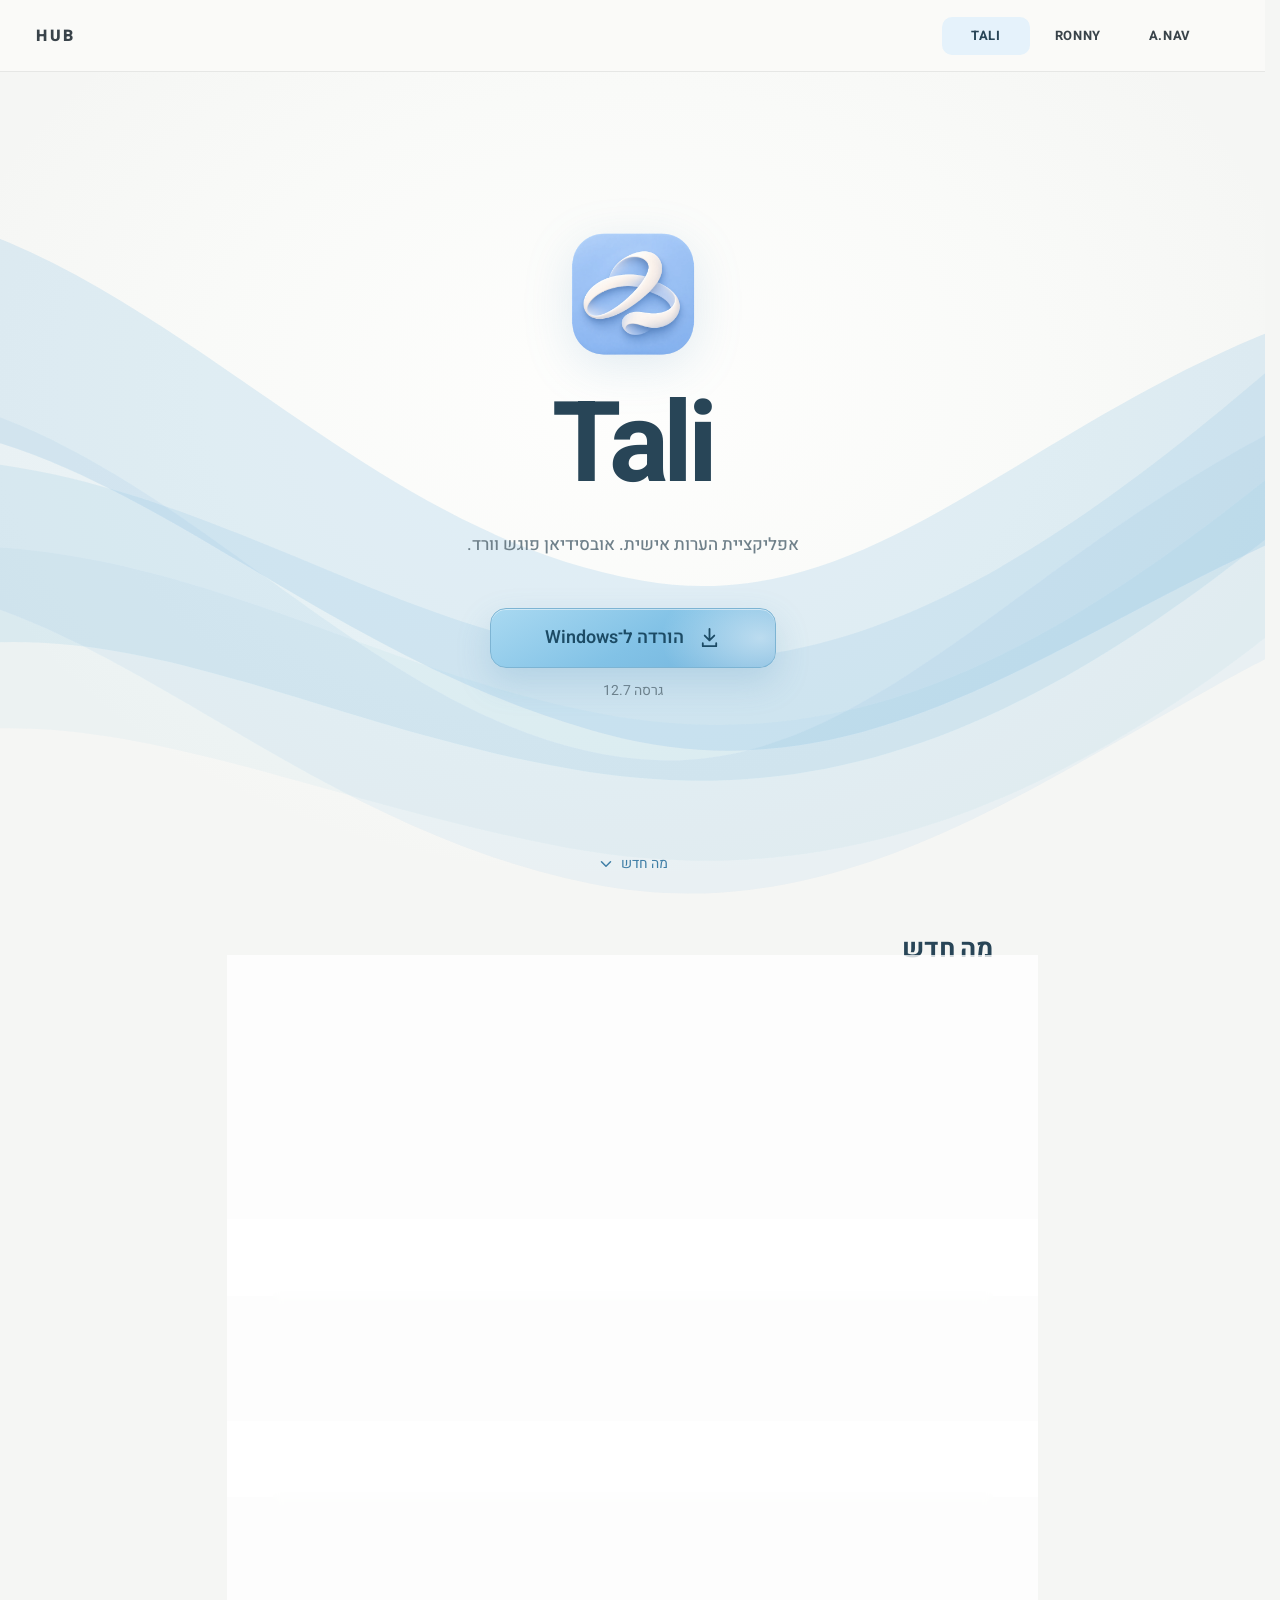
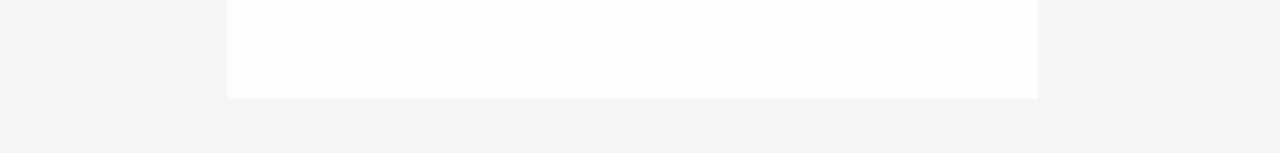
==== commit 58d8fa30: "Desktop vs phone: download/links on desktop, web apps on phones Desktop: TALI keeps its Windows down" ====
--- a/index.html
+++ b/index.html
@@ -1,11 +1,11 @@
 <!doctype html>
 <html lang="he" dir="rtl">
-<head><meta charset="utf-8"><meta name="viewport" content="width=device-width,initial-scale=1"><meta name="theme-color" content="#f5f6f4"><meta name="description" content="Tali: אפליקציית הערות אישית. אובסידיאן פוגש וורד. הורדה ל־Windows."><title>Tali — HUB</title><link rel="preconnect" href="https://fonts.googleapis.com"><link rel="preconnect" href="https://fonts.gstatic.com" crossorigin><link href="https://fonts.googleapis.com/css2?family=Heebo:wght@400;500;600;700;800&amp;display=swap" rel="stylesheet"><link rel="stylesheet" href="assets/site.css"><script defer src="assets/navigation.js"></script></head>
+<head><meta charset="utf-8"><meta name="viewport" content="width=device-width,initial-scale=1"><meta name="theme-color" content="#f5f6f4"><meta name="description" content="Tali: אפליקציית הערות אישית. אובסידיאן פוגש וורד. הורדה ל־Windows, ובטלפון אפליקציית רשת."><title>Tali — HUB</title><link rel="preconnect" href="https://fonts.googleapis.com"><link rel="preconnect" href="https://fonts.gstatic.com" crossorigin><link href="https://fonts.googleapis.com/css2?family=Heebo:wght@400;500;600;700;800&amp;display=swap" rel="stylesheet"><link rel="stylesheet" href="assets/site.css"><script defer src="assets/navigation.js"></script><script defer src="assets/add-home.js"></script></head>
 <body class="product-page tali-page">
   <header class="hub-header"><a class="hub-name" href="./">HUB</a><nav class="hub-tabs" aria-label="מעבר בין מוצרים"><a class="active" href="./" aria-current="page">TALI</a><a href="ronny/">RONNY</a><a href="a-nav/">A.NAV</a></nav></header>
   <div class="brand-background tali-waves" aria-hidden="true"><svg viewBox="0 0 1600 900" preserveAspectRatio="none" focusable="false"><g class="wave wave-a"><path d="M-180 160 C180 180 400 490 760 545 C1090 596 1270 280 1780 230 L1780 430 C1360 480 1110 790 720 700 C350 615 120 355 -180 390 Z"/></g><g class="wave wave-b"><path d="M-190 350 C180 335 415 700 760 725 C1080 748 1275 400 1785 300 L1785 520 C1370 605 1100 920 700 850 C330 785 100 520 -190 550 Z"/></g><g class="wave wave-c"><path d="M-210 430 C150 380 390 570 680 615 C990 662 1240 560 1785 90 L1785 270 C1330 650 1045 790 680 735 C320 680 115 535 -210 650 Z"/></g><g class="wave wave-d"><path d="M-180 520 C170 470 390 620 690 675 C1040 740 1310 600 1780 215 L1780 365 C1345 760 1010 875 650 810 C300 748 95 640 -180 725 Z"/></g></svg></div>
   <main>
-    <section class="product-hero" aria-labelledby="site-title"><div class="product-logo-slot"><img class="product-icon tali-icon" src="assets/tali-logo.png" width="512" height="512" alt=""></div><h1 class="product-name" id="site-title" lang="en" dir="ltr">Tali</h1><p class="product-subtitle">אפליקציית הערות אישית. אובסידיאן פוגש וורד.</p><div class="download-action"><a class="download-button" href="https://github.com/ofeketz99-sketch/Tali/releases/download/v12.7/Tali-Setup-12.7.0.exe" rel="noopener"><svg viewBox="0 0 24 24" fill="none" stroke="currentColor" stroke-width="1.9" stroke-linecap="round" stroke-linejoin="round" aria-hidden="true"><path d="M12 3v12m-5-5 5 5 5-5M5 18v3h14v-3"/></svg><span>הורדה ל־Windows</span></a><p class="download-meta">גרסה <bdi dir="ltr">12.7</bdi></p></div><a class="scroll-cue" href="#notes"><span>מה חדש</span><svg viewBox="0 0 24 24" fill="none" stroke="currentColor" stroke-width="2" stroke-linecap="round" stroke-linejoin="round" aria-hidden="true"><path d="m6 9 6 6 6-6"/></svg></a></section>
+    <section class="product-hero" aria-labelledby="site-title"><div class="product-logo-slot"><img class="product-icon tali-icon" src="assets/tali-logo.png" width="512" height="512" alt=""></div><h1 class="product-name" id="site-title" lang="en" dir="ltr">Tali</h1><p class="product-subtitle">אפליקציית הערות אישית. אובסידיאן פוגש וורד.</p><div class="download-action"><a class="download-button for-desktop" href="https://github.com/ofeketz99-sketch/Tali/releases/download/v12.7/Tali-Setup-12.7.0.exe" rel="noopener"><svg viewBox="0 0 24 24" fill="none" stroke="currentColor" stroke-width="1.9" stroke-linecap="round" stroke-linejoin="round" aria-hidden="true"><path d="M12 3v12m-5-5 5 5 5-5M5 18v3h14v-3"/></svg><span>הורדה ל־Windows</span></a><p class="download-meta for-desktop">גרסה <bdi dir="ltr">12.7</bdi></p><a class="download-button for-mobile" href="https://taliwrite.netlify.app/app/" rel="noopener"><svg viewBox="0 0 24 24" fill="none" stroke="currentColor" stroke-width="1.9" stroke-linecap="round" stroke-linejoin="round" aria-hidden="true"><path d="M14 4h6v6M20 4l-9 9M19 14v5a1 1 0 0 1-1 1H5a1 1 0 0 1-1-1V6a1 1 0 0 1 1-1h5"/></svg><span>פתיחת Tali</span></a><button type="button" class="add-home for-mobile" data-add-home="Tali" data-app-url="https://taliwrite.netlify.app/app/"><svg viewBox="0 0 24 24" fill="none" stroke="currentColor" stroke-width="1.9" stroke-linecap="round" stroke-linejoin="round" aria-hidden="true"><rect x="4" y="4" width="16" height="16" rx="4"/><path d="M12 8v8M8 12h8"/></svg><span>הוספה למסך הבית</span></button></div><a class="scroll-cue" href="#notes"><span>מה חדש</span><svg viewBox="0 0 24 24" fill="none" stroke="currentColor" stroke-width="2" stroke-linecap="round" stroke-linejoin="round" aria-hidden="true"><path d="m6 9 6 6 6-6"/></svg></a></section>
     <section class="notes" id="notes" aria-labelledby="notes-title"><h2 id="notes-title">מה חדש</h2>
       <article class="note"><header><span class="ver">12.7</span><h3>תצוגת קישור חלקה ובמצב קריאה</h3><time datetime="2026-11-23">23.11.2026</time></header><ul><li><strong>תוכן הפתק מוצג כמו מסמך לקריאה:</strong> Markdown של כותרות, רשימות, ציטוטים, טבלאות וקוד מקבל את סגנון התצוגה של המסמך.</li><li><strong>פתיחה וסגירה חלקות:</strong> החלונית נכנסת ברכות עם Fade ותנועה קטנה.</li><li><strong>סגירה מהירה יותר:</strong> לאחר יציאה מהקישור מתחילה הסגירה בתוך 70 אלפיות השנייה.</li><li>בועת <code>TALI</code> הלבנה הוסרה.</li></ul></article>
       <article class="note"><header><span class="ver">12.6</span><h3>עיצוב Premium לכל הקישורים בעורך</h3><time datetime="2026-11-23">23.11.2026</time></header><ul><li>קישורי Wiki וקישורי Markdown חולקים עיצוב חדש ואחיד.</li><li>סמל קישור קבוע בתחילת הטקסט.</li><li>ריחוף עדין עם הגדלה, הרמה וצל רך.</li></ul></article>
--- a/assets/site.css
+++ b/assets/site.css
@@ -55,3 +55,30 @@
  .product-page .product-name{margin-top:10px}
 }
 @media(prefers-reduced-motion:reduce){::view-transition-group(*),::view-transition-old(*),::view-transition-new(*){animation:none!important}}
+
+/* Desktop vs phone. Desktop: TALI is a Windows download, RONNY and A.NAV are links to their sites.
+   Phone (narrow screen or touch-only): all three open as web apps, with "add to home screen". */
+.for-mobile{display:none!important}
+.add-home{display:inline-flex;align-items:center;justify-content:center;gap:10px;width:100%;min-height:52px;padding:0 18px;border:1px solid color-mix(in srgb,var(--button-border) 55%,transparent);border-radius:var(--hub-radius);background:color-mix(in srgb,var(--card) 80%,transparent);color:var(--accent-strong);font:600 16px/1.3 var(--hub-font);cursor:pointer;-webkit-tap-highlight-color:transparent;backdrop-filter:blur(6px)}
+.add-home svg{width:20px;height:20px;flex:none}
+.add-home:active{transform:scale(.98)}
+.add-home:focus-visible{outline:3px solid var(--focus);outline-offset:3px}
+@media (max-width:760px),(hover:none) and (pointer:coarse){
+ .for-desktop{display:none!important}
+ .download-button.for-mobile,.add-home.for-mobile{display:inline-flex!important}
+}
+.add-home-sheet{position:fixed;inset:auto 0 0;width:100%;max-width:520px;margin:0 auto;padding:0;border:0;border-radius:22px 22px 0 0;background:var(--paper);color:var(--ink);font-family:var(--hub-font);direction:rtl;box-shadow:0 -18px 50px rgba(20,24,28,.22)}
+.add-home-sheet[open]{animation:sheet-in .26s cubic-bezier(.2,.8,.3,1)}
+.add-home-sheet::backdrop{background:rgba(20,24,28,.38)}
+.add-home-body{display:flex;flex-direction:column;gap:14px;padding:24px 22px calc(18px + env(safe-area-inset-bottom))}
+.add-home-sheet h2{margin:0;font-size:21px;font-weight:700;color:var(--heading)}
+.add-home-lead{margin:-6px 0 0;color:var(--muted);font-size:15px;line-height:1.55}
+.add-home-sheet ol{margin:0;padding:0;list-style:none;counter-reset:step;display:flex;flex-direction:column;gap:10px}
+.add-home-sheet li{counter-increment:step;display:flex;align-items:center;gap:12px;color:var(--body-ink);font-size:15.5px;line-height:1.5}
+.add-home-sheet li::before{content:counter(step);flex:none;display:grid;place-items:center;width:28px;height:28px;border-radius:50%;background:var(--chip-bg);color:var(--chip-ink);font-size:14px;font-weight:700}
+.add-home-key{display:inline-grid;place-items:center;width:26px;height:26px;margin:0 2px;vertical-align:middle;border:1px solid var(--edge);border-radius:7px;background:var(--card);color:var(--accent-strong)}
+.add-home-key svg{width:16px;height:16px}
+.add-home-sheet .download-button{width:100%;min-height:56px;margin-top:4px}
+.add-home-close{min-height:44px;border:0;background:none;color:var(--muted);font:500 15px var(--hub-font);cursor:pointer}
+@keyframes sheet-in{from{transform:translateY(40px);opacity:0}to{transform:none;opacity:1}}
+@media(prefers-reduced-motion:reduce){.add-home-sheet[open]{animation:none}}
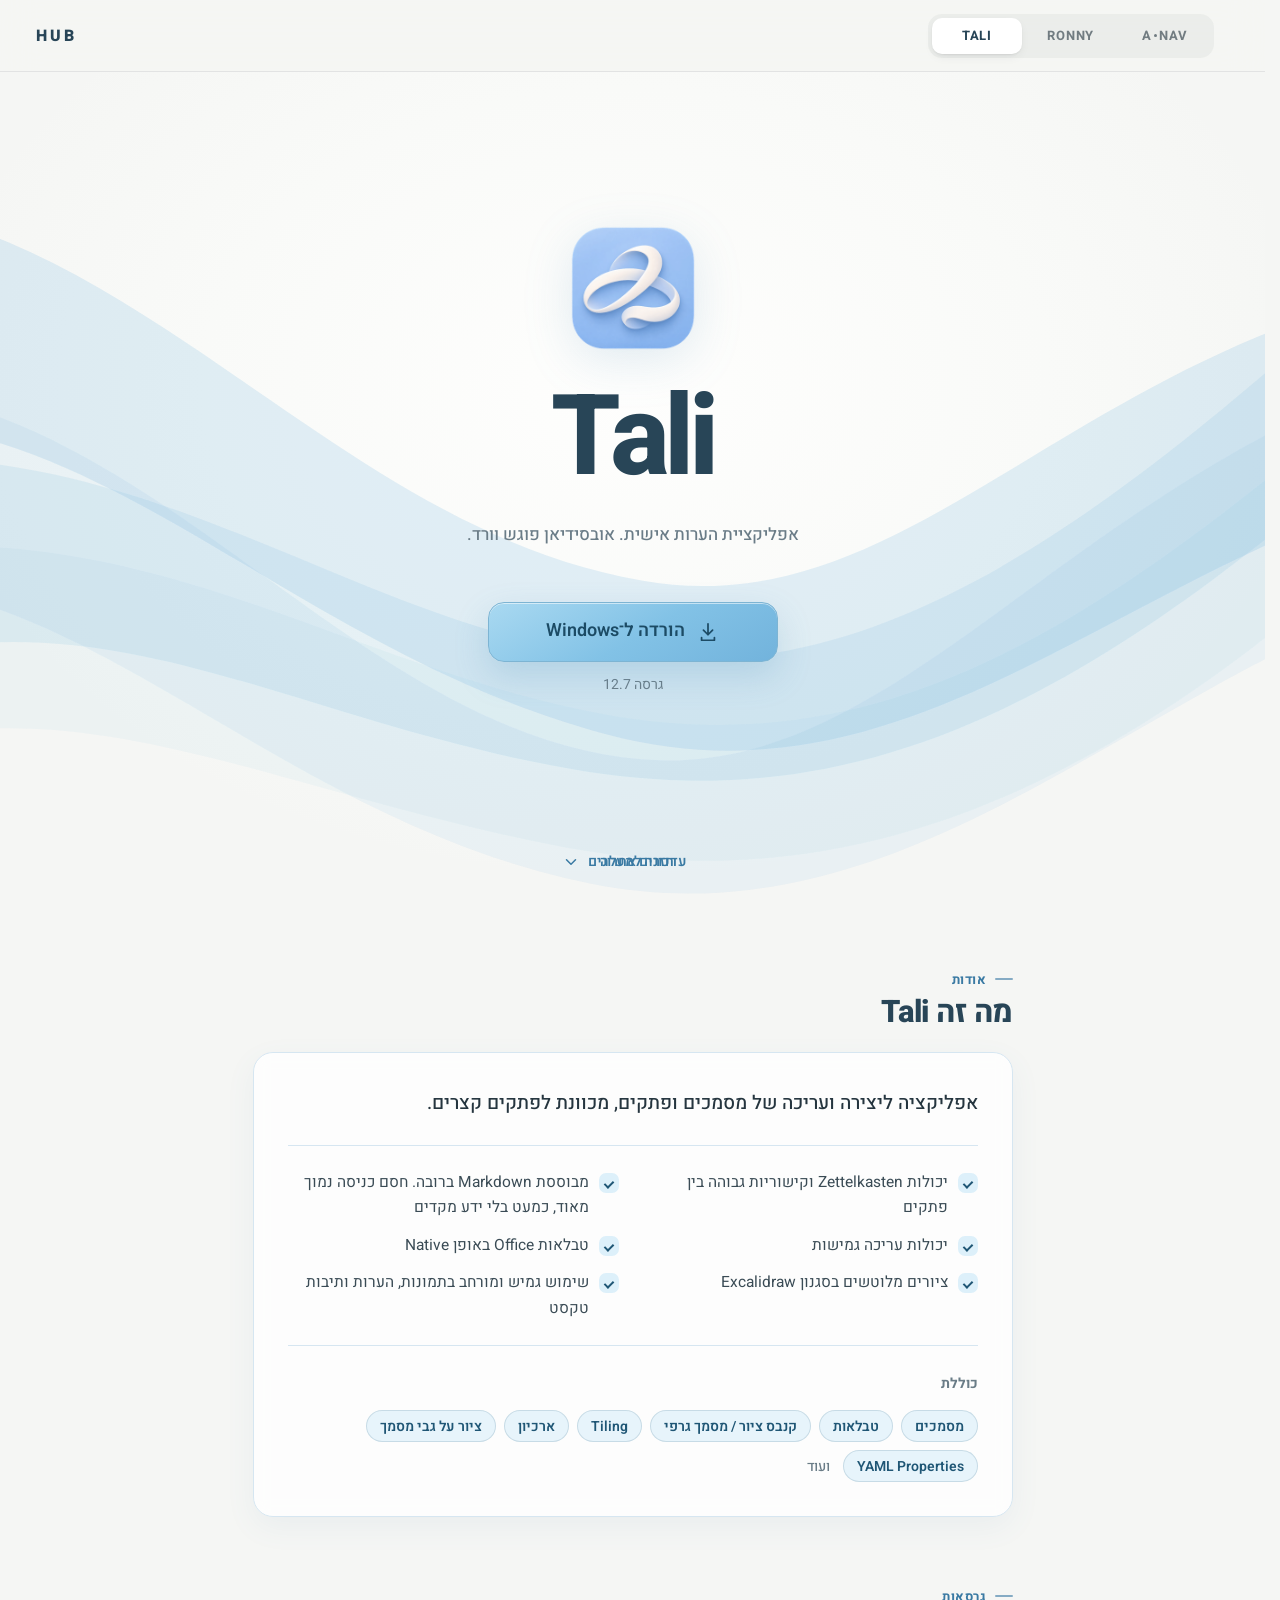
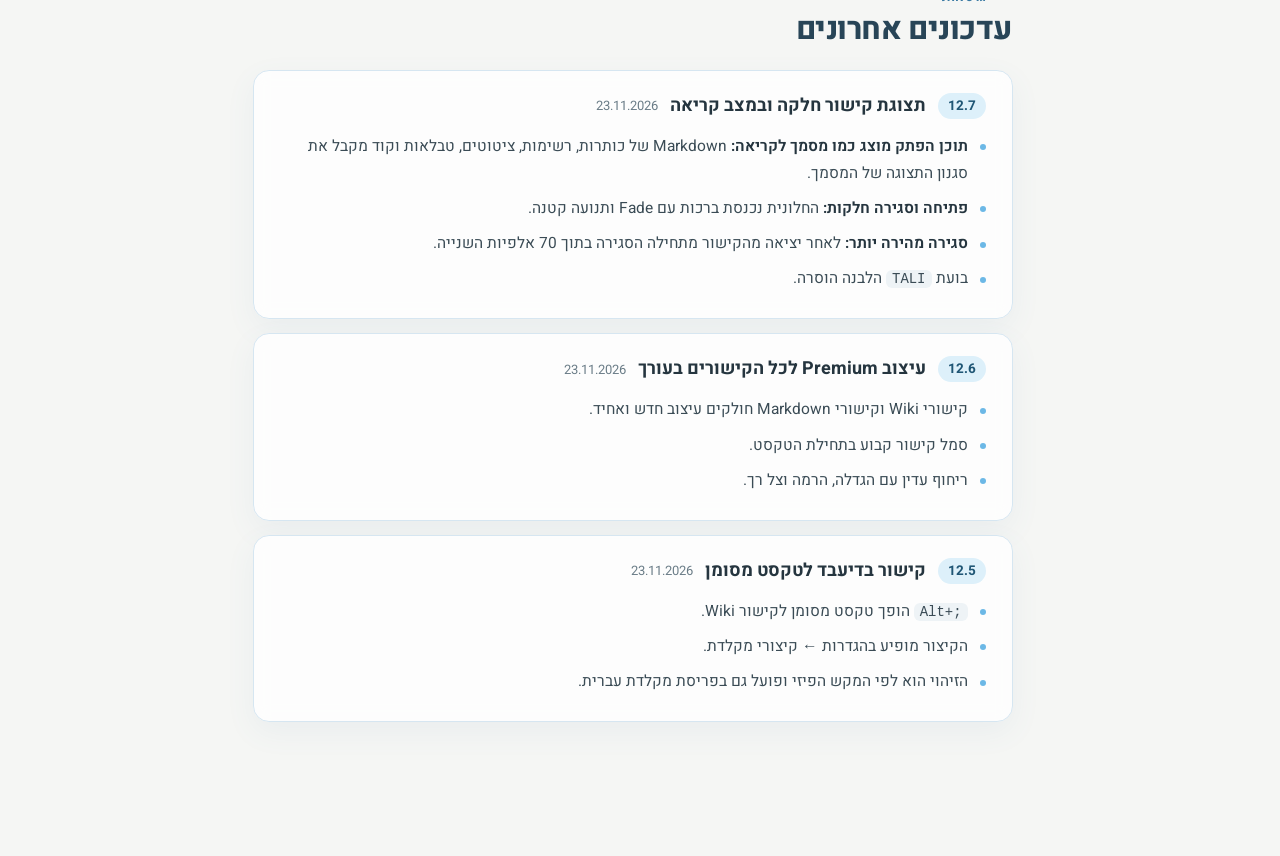
==== commit 24bccf6a: "HUB polish: A·NAV identity, scroll toggle, about sections - A·NAV: replace the pie icon with the app" ====
--- a/index.html
+++ b/index.html
@@ -1,15 +1,83 @@
 <!doctype html>
 <html lang="he" dir="rtl">
-<head><meta charset="utf-8"><meta name="viewport" content="width=device-width,initial-scale=1"><meta name="theme-color" content="#f5f6f4"><meta name="description" content="Tali: אפליקציית הערות אישית. אובסידיאן פוגש וורד. הורדה ל־Windows, ובטלפון אפליקציית רשת."><title>Tali — HUB</title><link rel="preconnect" href="https://fonts.googleapis.com"><link rel="preconnect" href="https://fonts.gstatic.com" crossorigin><link href="https://fonts.googleapis.com/css2?family=Heebo:wght@400;500;600;700;800&amp;display=swap" rel="stylesheet"><link rel="stylesheet" href="assets/site.css"><script defer src="assets/navigation.js"></script><script defer src="assets/add-home.js"></script></head>
+<head>
+  <meta charset="utf-8">
+  <meta name="viewport" content="width=device-width,initial-scale=1,viewport-fit=cover">
+  <meta name="theme-color" content="#f5f6f4">
+  <meta name="description" content="Tali: אפליקציה ליצירה ועריכה של מסמכים ופתקים. הורדה ל־Windows, ובטלפון אפליקציית רשת.">
+  <meta property="og:type" content="website">
+  <meta property="og:title" content="Tali — HUB">
+  <meta property="og:description" content="אפליקציה ליצירה ועריכה של מסמכים ופתקים, מכוונת לפתקים קצרים.">
+  <title>Tali — HUB</title>
+  <link rel="icon" href="assets/tali-logo.png" type="image/png">
+  <link rel="preconnect" href="https://fonts.googleapis.com">
+  <link rel="preconnect" href="https://fonts.gstatic.com" crossorigin>
+  <link href="https://fonts.googleapis.com/css2?family=Heebo:wght@100..900&amp;display=swap" rel="stylesheet">
+  <link rel="stylesheet" href="assets/site.css">
+  <script defer src="assets/navigation.js"></script>
+  <script defer src="assets/add-home.js"></script>
+  <script defer src="assets/interactions.js"></script>
+</head>
 <body class="product-page tali-page">
-  <header class="hub-header"><a class="hub-name" href="./">HUB</a><nav class="hub-tabs" aria-label="מעבר בין מוצרים"><a class="active" href="./" aria-current="page">TALI</a><a href="ronny/">RONNY</a><a href="a-nav/">A.NAV</a></nav></header>
+  <a class="skip-link" href="#content">דלג לתוכן</a>
+  <header class="hub-header">
+    <a class="hub-name" href="./">HUB</a>
+    <nav class="hub-tabs" aria-label="מעבר בין מוצרים">
+      <a class="active" href="./" aria-current="page">TALI</a>
+      <a href="ronny/">RONNY</a>
+      <a href="a-nav/" aria-label="A.NAV">A<span class="tab-dot" aria-hidden="true"></span>NAV</a>
+    </nav>
+  </header>
   <div class="brand-background tali-waves" aria-hidden="true"><svg viewBox="0 0 1600 900" preserveAspectRatio="none" focusable="false"><g class="wave wave-a"><path d="M-180 160 C180 180 400 490 760 545 C1090 596 1270 280 1780 230 L1780 430 C1360 480 1110 790 720 700 C350 615 120 355 -180 390 Z"/></g><g class="wave wave-b"><path d="M-190 350 C180 335 415 700 760 725 C1080 748 1275 400 1785 300 L1785 520 C1370 605 1100 920 700 850 C330 785 100 520 -190 550 Z"/></g><g class="wave wave-c"><path d="M-210 430 C150 380 390 570 680 615 C990 662 1240 560 1785 90 L1785 270 C1330 650 1045 790 680 735 C320 680 115 535 -210 650 Z"/></g><g class="wave wave-d"><path d="M-180 520 C170 470 390 620 690 675 C1040 740 1310 600 1780 215 L1780 365 C1345 760 1010 875 650 810 C300 748 95 640 -180 725 Z"/></g></svg></div>
-  <main>
-    <section class="product-hero" aria-labelledby="site-title"><div class="product-logo-slot"><img class="product-icon tali-icon" src="assets/tali-logo.png" width="512" height="512" alt=""></div><h1 class="product-name" id="site-title" lang="en" dir="ltr">Tali</h1><p class="product-subtitle">אפליקציית הערות אישית. אובסידיאן פוגש וורד.</p><div class="download-action"><a class="download-button for-desktop" href="https://github.com/ofeketz99-sketch/Tali/releases/download/v12.7/Tali-Setup-12.7.0.exe" rel="noopener"><svg viewBox="0 0 24 24" fill="none" stroke="currentColor" stroke-width="1.9" stroke-linecap="round" stroke-linejoin="round" aria-hidden="true"><path d="M12 3v12m-5-5 5 5 5-5M5 18v3h14v-3"/></svg><span>הורדה ל־Windows</span></a><p class="download-meta for-desktop">גרסה <bdi dir="ltr">12.7</bdi></p><a class="download-button for-mobile" href="https://taliwrite.netlify.app/app/" rel="noopener"><svg viewBox="0 0 24 24" fill="none" stroke="currentColor" stroke-width="1.9" stroke-linecap="round" stroke-linejoin="round" aria-hidden="true"><path d="M14 4h6v6M20 4l-9 9M19 14v5a1 1 0 0 1-1 1H5a1 1 0 0 1-1-1V6a1 1 0 0 1 1-1h5"/></svg><span>פתיחת Tali</span></a><button type="button" class="add-home for-mobile" data-add-home="Tali" data-app-url="https://taliwrite.netlify.app/app/"><svg viewBox="0 0 24 24" fill="none" stroke="currentColor" stroke-width="1.9" stroke-linecap="round" stroke-linejoin="round" aria-hidden="true"><rect x="4" y="4" width="16" height="16" rx="4"/><path d="M12 8v8M8 12h8"/></svg><span>הוספה למסך הבית</span></button></div><a class="scroll-cue" href="#notes"><span>מה חדש</span><svg viewBox="0 0 24 24" fill="none" stroke="currentColor" stroke-width="2" stroke-linecap="round" stroke-linejoin="round" aria-hidden="true"><path d="m6 9 6 6 6-6"/></svg></a></section>
-    <section class="notes" id="notes" aria-labelledby="notes-title"><h2 id="notes-title">מה חדש</h2>
+
+  <main id="content" tabindex="-1">
+    <section class="product-hero" aria-labelledby="site-title">
+      <div class="product-logo-slot"><img class="product-icon tali-icon" src="assets/tali-logo.png" width="320" height="320" alt=""></div>
+      <h1 class="product-name" id="site-title" lang="en" dir="ltr">Tali</h1>
+      <p class="product-subtitle">אפליקציית הערות אישית. אובסידיאן פוגש וורד.</p>
+      <div class="download-action">
+        <a class="download-button for-desktop" href="https://github.com/ofeketz99-sketch/Tali/releases/download/v12.7/Tali-Setup-12.7.0.exe" rel="noopener"><svg viewBox="0 0 24 24" fill="none" stroke="currentColor" stroke-width="1.9" stroke-linecap="round" stroke-linejoin="round" aria-hidden="true"><path d="M12 3v12m-5-5 5 5 5-5M5 18v3h14v-3"/></svg><span>הורדה ל־Windows</span></a>
+        <p class="download-meta for-desktop">גרסה <bdi dir="ltr">12.7</bdi></p>
+        <a class="download-button for-mobile" href="https://taliwrite.netlify.app/app/" rel="noopener"><svg viewBox="0 0 24 24" fill="none" stroke="currentColor" stroke-width="1.9" stroke-linecap="round" stroke-linejoin="round" aria-hidden="true"><path d="M14 4h6v6M20 4l-9 9M19 14v5a1 1 0 0 1-1 1H5a1 1 0 0 1-1-1V6a1 1 0 0 1 1-1h5"/></svg><span>פתיחת Tali</span></a>
+        <button type="button" class="add-home for-mobile" data-add-home="Tali" data-app-url="https://taliwrite.netlify.app/app/"><svg viewBox="0 0 24 24" fill="none" stroke="currentColor" stroke-width="1.9" stroke-linecap="round" stroke-linejoin="round" aria-hidden="true"><rect x="4" y="4" width="16" height="16" rx="4"/><path d="M12 8v8M8 12h8"/></svg><span>הוספה למסך הבית</span></button>
+      </div>
+      <a class="scroll-cue" href="#notes"><span class="cue-label"><span class="cue-down">עדכונים אחרונים</span><span class="cue-up" aria-hidden="true">חזרה למעלה</span></span><span class="cue-icon" aria-hidden="true"><svg viewBox="0 0 24 24" fill="none" stroke="currentColor" stroke-width="2" stroke-linecap="round" stroke-linejoin="round"><path d="m6 9 6 6 6-6"/></svg></span></a>
+    </section>
+
+    <section class="section about" id="about" aria-labelledby="about-title">
+      <header class="section-head"><p class="eyebrow">אודות</p><h2 id="about-title">מה זה <bdi>Tali</bdi></h2></header>
+      <div class="about-card">
+        <p class="about-lead">אפליקציה ליצירה ועריכה של מסמכים ופתקים, מכוונת לפתקים קצרים.</p>
+        <ul class="feature-list">
+          <li>יכולות Zettelkasten וקישוריות גבוהה בין פתקים</li>
+          <li>מבוססת Markdown ברובה. חסם כניסה נמוך מאוד, כמעט בלי ידע מקדים</li>
+          <li>יכולות עריכה גמישות</li>
+          <li>טבלאות Office באופן Native</li>
+          <li>ציורים מלוטשים בסגנון Excalidraw</li>
+          <li>שימוש גמיש ומורחב בתמונות, הערות ותיבות טקסט</li>
+        </ul>
+        <div class="about-includes">
+          <h3>כוללת</h3>
+          <ul class="chips">
+            <li>מסמכים</li>
+            <li>טבלאות</li>
+            <li>קנבס ציור / מסמך גרפי</li>
+            <li>Tiling</li>
+            <li>ארכיון</li>
+            <li>ציור על גבי מסמך</li>
+            <li>YAML Properties</li>
+            <li class="chip-more">ועוד</li>
+          </ul>
+        </div>
+      </div>
+    </section>
+
+    <section class="section notes" id="notes" aria-labelledby="notes-title">
+      <header class="section-head"><p class="eyebrow">גרסאות</p><h2 id="notes-title">עדכונים אחרונים</h2></header>
       <article class="note"><header><span class="ver">12.7</span><h3>תצוגת קישור חלקה ובמצב קריאה</h3><time datetime="2026-11-23">23.11.2026</time></header><ul><li><strong>תוכן הפתק מוצג כמו מסמך לקריאה:</strong> Markdown של כותרות, רשימות, ציטוטים, טבלאות וקוד מקבל את סגנון התצוגה של המסמך.</li><li><strong>פתיחה וסגירה חלקות:</strong> החלונית נכנסת ברכות עם Fade ותנועה קטנה.</li><li><strong>סגירה מהירה יותר:</strong> לאחר יציאה מהקישור מתחילה הסגירה בתוך 70 אלפיות השנייה.</li><li>בועת <code>TALI</code> הלבנה הוסרה.</li></ul></article>
       <article class="note"><header><span class="ver">12.6</span><h3>עיצוב Premium לכל הקישורים בעורך</h3><time datetime="2026-11-23">23.11.2026</time></header><ul><li>קישורי Wiki וקישורי Markdown חולקים עיצוב חדש ואחיד.</li><li>סמל קישור קבוע בתחילת הטקסט.</li><li>ריחוף עדין עם הגדלה, הרמה וצל רך.</li></ul></article>
       <article class="note"><header><span class="ver">12.5</span><h3>קישור בדיעבד לטקסט מסומן</h3><time datetime="2026-11-23">23.11.2026</time></header><ul><li><code>Alt+;</code> הופך טקסט מסומן לקישור Wiki.</li><li>הקיצור מופיע בהגדרות ← קיצורי מקלדת.</li><li>הזיהוי הוא לפי המקש הפיזי ופועל גם בפריסת מקלדת עברית.</li></ul></article>
     </section>
   </main>
-</body></html>
+</body>
+</html>
--- a/assets/site.css
+++ b/assets/site.css
@@ -1,76 +1,224 @@
-:root{font-synthesis:none}*{box-sizing:border-box}html{scroll-behavior:smooth}body{margin:0;min-width:280px;overflow-x:hidden}a{color:inherit}.hub-header{position:fixed;inset:0 0 auto;z-index:50;height:72px;display:flex;align-items:center;justify-content:space-between;padding:0 clamp(18px,4vw,56px);border-bottom:1px solid var(--edge);background:color-mix(in srgb,var(--paper) 88%,transparent);backdrop-filter:blur(16px);direction:ltr}.hub-name{font-family:inherit;font-size:16px;font-weight:800;line-height:1;letter-spacing:.16em;text-decoration:none}.hub-tabs{display:flex;align-items:center;gap:6px}.hub-tabs a{min-width:84px;padding:11px 16px;border-radius:11px;text-align:center;text-decoration:none;font-family:inherit;font-size:13px;font-weight:700;line-height:1;letter-spacing:.05em;transition:background .18s,color .18s}.hub-tabs a:hover{background:var(--nav-hover)}.hub-tabs a.active{background:var(--nav-active);color:var(--nav-active-ink)}.brand-background{position:fixed;inset:72px 0 0;z-index:-1;overflow:hidden;pointer-events:none}.product-hero{position:relative;display:flex;flex-direction:column;align-items:center;justify-content:center;min-height:100vh;min-height:100dvh;padding:112px 20px 84px;text-align:center}.product-icon{width:clamp(104px,14vmin,150px);height:clamp(104px,14vmin,150px);display:grid;place-items:center;flex:none}.product-icon img,.product-icon svg{display:block;width:100%;height:100%;object-fit:contain}.product-name{margin:22px 0 0;padding-inline:.08em;direction:ltr;font-size:clamp(76px,14vmin,128px);line-height:1;letter-spacing:-.05em}.product-name span{color:var(--name-dot)}.product-subtitle{margin:16px 0 0;color:var(--muted);font-size:17px;line-height:1.6}.download-action{display:flex;flex-direction:column;align-items:center;gap:14px;margin-top:clamp(34px,7vh,72px)}.download-button{position:relative;overflow:hidden;isolation:isolate;display:inline-flex;align-items:center;justify-content:center;gap:14px;min-width:286px;min-height:62px;padding-inline:32px;border:1px solid var(--button-border);border-radius:var(--button-radius);background:var(--button-bg);box-shadow:var(--button-shadow);color:var(--button-ink);font:inherit;font-size:18px;font-weight:650;text-decoration:none;transition:transform .22s cubic-bezier(.34,1.45,.5,1),box-shadow .22s ease}.download-button::before{content:"";position:absolute;z-index:-1;inset-block:-60%;inset-inline-start:-30%;width:70%;border-radius:50%;background:radial-gradient(closest-side,rgba(255,255,255,.5),rgba(255,255,255,0));transition:transform .9s ease}.download-button svg{width:23px;height:23px;flex:none}.download-button:hover{transform:translateY(-3px);box-shadow:var(--button-shadow-hover)}.download-button:hover::before{transform:translateX(120%)}.download-button:active{transform:scale(.97)}.download-button:focus-visible,.scroll-cue:focus-visible,.hub-tabs a:focus-visible{outline:3px solid var(--focus);outline-offset:3px}.download-meta{margin:0;color:var(--muted);font-size:14px}.scroll-cue{position:absolute;inset-inline:0;bottom:22px;margin-inline:auto;width:fit-content;display:inline-flex;align-items:center;gap:6px;padding:8px 14px;border-radius:999px;color:var(--accent-strong);font-size:14px;text-decoration:none}.scroll-cue svg{width:18px;height:18px;animation:nudge 2.4s ease-in-out infinite}.notes{width:min(100% - 40px,720px);margin:0 auto;padding:30px 0 96px}.notes>h2{margin:0 0 22px;font-size:26px;font-weight:650;letter-spacing:-.01em;color:var(--heading)}.note{margin:0 0 14px;padding:20px 24px 18px;background:var(--card);border:1px solid var(--edge);border-radius:var(--card-radius);box-shadow:var(--card-shadow);backdrop-filter:blur(6px)}.note header{display:flex;align-items:baseline;gap:12px;flex-wrap:wrap}.note .ver{padding:2px 11px;border-radius:999px;background:var(--chip-bg);color:var(--chip-ink);font-size:14px;font-weight:650;direction:ltr}.note h3{margin:0;font-size:18px;font-weight:650;line-height:1.5}.note time{margin-inline-start:auto;color:var(--muted);font-size:13px;direction:ltr}.note ul{margin:12px 0 0;padding:0;list-style:none}.note li{position:relative;margin:0 0 9px;padding-inline-start:18px;line-height:1.75;color:var(--body-ink);font-size:15.5px}.note li::before{content:"";position:absolute;inset-inline-start:0;top:.78em;width:7px;height:7px;border-radius:50%;background:var(--accent)}.note li strong{color:var(--ink);font-weight:650}.note code{padding:1px 6px;border-radius:6px;background:var(--code-bg);font-size:.9em;direction:ltr;unicode-bidi:isolate}.tali-page{--paper:#f5f6f4;--ink:#25353f;--muted:#6f808a;--accent:#6cb8e6;--accent-strong:#3f7ea6;--edge:#d6e6f1;--card:rgba(255,255,255,.78);--heading:#284557;--body-ink:#3a4b55;--chip-bg:#d9eef9;--chip-ink:#1f5675;--code-bg:#eef3f6;--focus:rgba(66,126,164,.45);--nav-hover:#eaf3f8;--nav-active:#d7ebf7;--nav-active-ink:#284557;--button-border:#7db4d3;--button-radius:18px;--button-bg:linear-gradient(150deg,#a9d9f1 0%,#82c2e6 53%,#72b3dc 100%);--button-ink:#1c4b65;--button-shadow:0 14px 34px rgba(79,146,187,.22),inset 0 1px rgba(255,255,255,.5);--button-shadow-hover:0 20px 40px rgba(79,146,187,.28),inset 0 1px rgba(255,255,255,.5);--card-radius:18px;--card-shadow:0 10px 30px rgba(79,130,165,.07);font-family:"Heebo","Noto Sans Hebrew","Segoe UI",Arial,sans-serif;color:var(--ink);background:var(--paper)}.tali-icon{filter:drop-shadow(0 12px 24px rgba(72,139,183,.16))}.tali-page .product-name{color:#284557}.tali-waves{background:radial-gradient(ellipse 55% 60% at 50% 38%,#fefefd 0%,#f9faf8 60%,transparent 100%),#f5f6f4}.tali-waves svg{position:absolute;inset:-4%;width:108%;height:108%;opacity:.92;filter:saturate(.86);animation:waves-drift 28s ease-in-out infinite alternate}.tali-waves .wave{transform-box:fill-box;transform-origin:center;fill:var(--accent)}.tali-waves .wave-a{opacity:.22;animation:wave-a 14s ease-in-out infinite alternate}.tali-waves .wave-b{opacity:.11;animation:wave-b 18s ease-in-out infinite alternate}.tali-waves .wave-c{opacity:.16;animation:wave-c 22s ease-in-out infinite alternate}.tali-waves .wave-d{opacity:.08;animation:wave-d 26s ease-in-out infinite alternate}.ronny-page{--paper:#f6f0e5;--ink:#344036;--muted:#807d71;--accent:#66866d;--accent-strong:#476e56;--edge:#e5dac7;--card:rgba(255,250,242,.92);--heading:#3e5146;--body-ink:#515c52;--chip-bg:#e0e6d9;--chip-ink:#476e56;--code-bg:#eee8da;--focus:rgba(71,112,90,.4);--nav-hover:#ece5d8;--nav-active:#3e5146;--nav-active-ink:#fffaf2;--button-border:#55745e;--button-radius:12px;--button-bg:linear-gradient(150deg,#77927b,#55745e);--button-ink:#fffdf8;--button-shadow:0 14px 34px rgba(68,81,70,.2),inset 0 1px rgba(255,255,255,.18);--button-shadow-hover:0 20px 40px rgba(68,81,70,.28),inset 0 1px rgba(255,255,255,.2);--card-radius:14px;--card-shadow:0 8px 26px rgba(68,56,36,.09);--name-dot:#9fbbc1;font-family:"Heebo","Noto Sans Hebrew","Segoe UI",Arial,sans-serif;color:var(--ink);background:var(--paper)}.ronny-page .product-name{color:#3e5146}.ronny-icon-wrap{padding:6px;border-radius:23%;background:linear-gradient(160deg,#4a5c4f,#34483d);box-shadow:0 12px 30px rgba(62,81,70,.16)}.ronny-map{background:#f6f0e5}.ronny-map svg{position:absolute;width:110%;height:110%;inset:-5%;fill:none;stroke:#809181;stroke-width:2;opacity:.18}.ronny-map .route{stroke:#476e56;stroke-width:6;stroke-dasharray:18 16;opacity:.7}.ronny-map circle{fill:#476e56;stroke:none}.anav-page{--paper:#f3eee5;--ink:#282521;--muted:#857e73;--accent:#865d42;--accent-strong:#252420;--edge:#ddd5c9;--card:rgba(255,253,249,.92);--heading:#282521;--body-ink:#4f4a42;--chip-bg:#efe0d2;--chip-ink:#865d42;--code-bg:#eae4db;--focus:rgba(134,93,66,.35);--nav-hover:#e9e5dd;--nav-active:#252420;--nav-active-ink:#f8f2e8;--button-border:#252420;--button-radius:14px;--button-bg:#252420;--button-ink:#f8f2e8;--button-shadow:0 14px 34px rgba(40,37,33,.18),inset 0 1px rgba(255,255,255,.12);--button-shadow-hover:0 20px 42px rgba(40,37,33,.26),inset 0 1px rgba(255,255,255,.14);--card-radius:22px;--card-shadow:0 8px 26px rgba(91,75,53,.07);font-family:"Heebo","Noto Sans Hebrew","Segoe UI",Arial,sans-serif;color:var(--ink);background:var(--paper)}.anav-page .product-name{color:#181511}.anav-icon{filter:drop-shadow(0 16px 28px rgba(40,37,33,.16))}.anav-graphs{background:#f3eee5}.anav-graphs svg{position:absolute;inset:-4%;width:108%;height:108%;overflow:visible;animation:graph-drift 24s ease-in-out infinite alternate}.anav-graphs .chart-grid{fill:none;stroke:#d0c4b4;stroke-width:1;opacity:.26}.anav-graphs .chart{fill:none;stroke-linecap:round;stroke-linejoin:round}.anav-graphs .chart-linear{stroke:#865d42;stroke-width:3;opacity:.28}.anav-graphs .chart-exponential{stroke:#59634d;stroke-width:6;opacity:.34}.anav-graphs .chart-market{stroke:#282521;stroke-width:3;opacity:.25;stroke-dasharray:14 9;animation:market-flow 18s linear infinite}.anav-graphs .chart-decline{stroke:#48646b;stroke-width:3;opacity:.2}.anav-graphs .chart-area{fill:#59634d;opacity:.055}.anav-graphs .chart-points{fill:#865d42;opacity:.35}@keyframes graph-drift{from{transform:translate3d(-1.2%,.8%,0) scale(1.015)}to{transform:translate3d(1.3%,-1%,0) scale(1.035)}}@keyframes market-flow{to{stroke-dashoffset:-230}}.calculator-list{display:grid;grid-template-columns:repeat(2,1fr);gap:12px}.calculator-card{min-height:118px;padding:20px;border:1px solid var(--edge);border-radius:16px;background:#fffdf9;display:flex;flex-direction:column;justify-content:space-between}.calculator-card span{font-size:12px;color:var(--muted);direction:ltr}.calculator-card h3{margin:20px 0 0;font-size:19px}.calculator-card[data-tone=mortgage]{border-top:5px solid #272725}.calculator-card[data-tone=savings]{border-top:5px solid #865d42}.calculator-card[data-tone=index]{border-top:5px solid #59634d}.calculator-card[data-tone=loan]{border-top:5px solid #806562}.calculator-card[data-tone=budget]{border-top:5px solid #48646b}.calculator-card:last-child{grid-column:1/-1}@keyframes wave-a{to{transform:translate3d(6%,-3.5%,0) scale(1.055)}}@keyframes wave-b{to{transform:translate3d(-5.2%,3.2%,0) scale(1.045)}}@keyframes wave-c{to{transform:translate3d(4.5%,4%,0) scale(1.052)}}@keyframes wave-d{to{transform:translate3d(-4%,-2.8%,0) scale(1.04)}}@keyframes waves-drift{from{transform:translate3d(-.8%,-.5%,0) scale(1.01)}to{transform:translate3d(1.2%,.8%,0) scale(1.035)}}@keyframes rise-spring{from{opacity:0;transform:translateY(22px) scale(.92)}to{opacity:1;transform:none}}@keyframes float{to{transform:translateY(-7px)}}@keyframes nudge{50%{transform:translateY(4px)}}@media(max-width:620px){.hub-header{height:auto;min-height:70px;padding:10px 14px;gap:10px}.hub-tabs{gap:2px}.hub-tabs a{min-width:0;padding:10px 11px;font-size:12px}.brand-background{inset:70px 0 0}.product-hero{padding-top:105px}.product-name{font-size:clamp(68px,22vw,96px)}.product-subtitle{font-size:16px}.download-button{min-width:min(100%,286px)}.note{padding:18px 18px 14px}.note time{margin-inline-start:0}.calculator-list{grid-template-columns:1fr}.calculator-card:last-child{grid-column:auto}}@media(prefers-reduced-motion:reduce){html{scroll-behavior:auto}*,*::before,*::after{animation:none!important;transition:none!important}}
-
-
-/* HUB shared design system: geometry is independent of the active product. */
+/* HUB — shared stylesheet for TALI, RONNY and A·NAV.
+   Geometry and motion are shared; each product only sets colour tokens (see "Product themes"). */
+
+/* ───────── Tokens ───────── */
 :root{
  --hub-font:"Heebo","Noto Sans Hebrew","Segoe UI",Arial,sans-serif;
  --hub-header-height:72px;
- --hub-logo-size:clamp(82px,16vmin,148px);
- --hub-title-size:clamp(50px,13vmin,112px);
- --hub-hero-gap:clamp(20px,4vh,44px);
- --hub-button-width:286px;
+ --hub-logo-size:clamp(84px,16vmin,148px);
+ --hub-title-size:clamp(52px,13vmin,112px);
+ --hub-hero-gap:clamp(22px,4.4vh,46px);
+ --hub-button-width:290px;
  --hub-radius:16px;
-}
-html{scrollbar-gutter:stable;scroll-padding-top:calc(var(--hub-header-height) + 16px)}
-body.product-page{font-family:var(--hub-font);-webkit-font-smoothing:antialiased;isolation:isolate}
-.hub-header{height:var(--hub-header-height);min-height:var(--hub-header-height);padding:0 clamp(14px,4vw,56px);gap:10px;color:#39434a;background:rgba(250,250,248,.97);border-bottom:1px solid rgba(64,72,78,.11);backdrop-filter:blur(16px)}
-.hub-name{font:800 16px/1 var(--hub-font);letter-spacing:.16em;flex:none}
-.hub-tabs{display:grid;grid-template-columns:repeat(3,minmax(0,1fr));gap:4px;max-width:100%}
-.hub-tabs a{display:grid;place-items:center;width:88px;min-width:0;height:38px;padding:0 8px;font:700 13px/1 var(--hub-font);letter-spacing:.05em;border-radius:10px;white-space:nowrap}
-.hub-tabs a:hover{background:#eaece9}
-.hub-tabs a.active{background:color-mix(in srgb,var(--accent) 18%,#fff);color:var(--heading)}
-.brand-background{inset:var(--hub-header-height) 0 0;view-transition-name:hub-background}
-.product-hero{min-height:100vh;min-height:100svh;padding:calc(var(--hub-header-height) + 24px) 20px 72px;display:flex;flex-direction:column;justify-content:center;align-items:center;gap:0}
+ --hub-content:760px;
+ --ease-out:cubic-bezier(.22,.8,.24,1);
+ --ease-spring:cubic-bezier(.34,1.42,.5,1);
+ font-synthesis:none;
+ -webkit-text-size-adjust:100%;
+ text-size-adjust:100%;
+}
+
+/* ───────── Base ───────── */
+*,*::before,*::after{box-sizing:border-box}
+html{scroll-behavior:smooth;scrollbar-gutter:stable;scroll-padding-top:calc(var(--hub-header-height) + 20px)}
+body{margin:0;min-width:300px;overflow-x:hidden}
+body.product-page{font-family:var(--hub-font);color:var(--ink);background:var(--paper);-webkit-font-smoothing:antialiased;-moz-osx-font-smoothing:grayscale;text-rendering:optimizeLegibility;isolation:isolate;transition:background-color .35s ease,color .35s ease}
+a{color:inherit}
+img,svg{display:block}
+h1,h2,h3{text-wrap:balance}
+p,li{text-wrap:pretty}
+::selection{background:color-mix(in srgb,var(--accent) 30%,transparent);color:var(--ink)}
+:focus-visible{outline:3px solid var(--focus);outline-offset:3px}
+
+.skip-link{position:fixed;top:10px;inset-inline-start:10px;z-index:100;padding:10px 16px;border-radius:10px;background:var(--ink);color:var(--paper);font:600 14px/1 var(--hub-font);text-decoration:none;transform:translateY(-160%);transition:transform .2s var(--ease-out)}
+.skip-link:focus-visible{transform:none}
+
+/* ───────── Header ───────── */
+.hub-header{position:fixed;inset:0 0 auto;z-index:50;height:var(--hub-header-height);display:flex;align-items:center;justify-content:space-between;gap:12px;padding:0 clamp(14px,4vw,56px);direction:ltr;color:#39434a;background:color-mix(in srgb,var(--paper) 84%,transparent);-webkit-backdrop-filter:saturate(1.4) blur(18px);backdrop-filter:saturate(1.4) blur(18px);border-bottom:1px solid color-mix(in srgb,var(--ink) 9%,transparent);transition:background-color .35s ease,box-shadow .35s ease,border-color .35s ease}
+html.is-scrolled .hub-header{box-shadow:0 10px 30px -18px color-mix(in srgb,var(--ink) 40%,transparent)}
+.hub-name{flex:none;font:800 16px/1 var(--hub-font);letter-spacing:.18em;text-decoration:none;color:var(--heading);transition:opacity .2s}
+.hub-name:hover{opacity:.7}
+.hub-tabs{position:relative;display:grid;grid-template-columns:repeat(3,minmax(0,1fr));gap:4px;max-width:100%;padding:4px;border-radius:14px;background:color-mix(in srgb,var(--ink) 4.5%,transparent)}
+.hub-tabs a{position:relative;z-index:1;display:flex;align-items:center;justify-content:center;width:90px;min-width:0;height:36px;padding:0 8px;border-radius:10px;font:700 13px/1 var(--hub-font);letter-spacing:.06em;white-space:nowrap;text-decoration:none;color:color-mix(in srgb,var(--ink) 62%,transparent);transition:color .25s ease,background-color .25s ease}
+.hub-tabs a:hover{color:var(--ink)}
+.hub-tabs a.active{color:var(--heading);background:#fff;box-shadow:0 1px 2px rgba(0,0,0,.06),0 4px 12px -4px rgba(0,0,0,.12)}
+.hub-tabs .tab-dot{display:inline-block;width:.3em;height:.3em;margin:0 .12em;border-radius:50%;background:currentColor;vertical-align:.18em}
+/* Sliding indicator (added by assets/interactions.js; without JS the active tab keeps its own background). */
+.hub-tabs-indicator{position:absolute;z-index:0;top:4px;left:0;height:36px;width:var(--w,0);border-radius:10px;background:#fff;box-shadow:0 1px 2px rgba(0,0,0,.06),0 4px 12px -4px rgba(0,0,0,.12);transform:translateX(var(--x,0));opacity:0;pointer-events:none}
+.hub-tabs.has-indicator .hub-tabs-indicator{opacity:1}
+.hub-tabs.has-indicator a.active{background:transparent;box-shadow:none}
+.hub-tabs.is-ready .hub-tabs-indicator{transition:transform .5s var(--ease-spring),width .5s var(--ease-spring)}
+
+/* ───────── Product background ───────── */
+.brand-background{position:fixed;inset:var(--hub-header-height) 0 0;z-index:-1;overflow:hidden;pointer-events:none;view-transition-name:hub-background}
+
+/* ───────── Hero ───────── */
+.product-hero{position:relative;display:flex;flex-direction:column;align-items:center;justify-content:center;min-height:100vh;min-height:100svh;padding:calc(var(--hub-header-height) + 24px) 20px 84px;text-align:center}
 .product-logo-slot{display:grid;place-items:center;width:var(--hub-logo-size);height:var(--hub-logo-size);flex:none;view-transition-name:hub-logo}
-.product-icon{width:86%;height:86%;display:grid;place-items:center;flex:none;animation:none}
+.product-icon{width:86%;height:86%;display:grid;place-items:center;flex:none}
 .product-logo-slot .tali-icon{width:100%;height:100%;object-fit:contain}
-.product-icon img,.product-icon svg{display:block;width:100%;height:100%;min-width:0;min-height:0;object-fit:contain}
-.product-page .product-name{width:100%;font-family:var(--hub-font);font-size:var(--hub-title-size);font-weight:700;letter-spacing:-.045em;line-height:1.12;margin:18px 0 0;padding:0;white-space:nowrap;view-transition-name:hub-title}
-.product-page .product-subtitle{display:grid;place-items:center;width:min(100%,520px);height:3.2em;margin:8px 0 0;font-family:var(--hub-font);font-size:17px;font-weight:500;letter-spacing:0;line-height:1.6;view-transition-name:hub-subtitle}
-.download-action{width:min(100%,var(--hub-button-width));margin-top:var(--hub-hero-gap);gap:12px;view-transition-name:hub-download}
-.download-button{width:100%;min-width:0;min-height:60px;padding:0 20px;border-radius:var(--hub-radius);font:600 18px/1.35 var(--hub-font)}
-.download-meta{min-height:22px;font:400 14px/22px var(--hub-font)}
-.scroll-cue{bottom:18px;width:120px;justify-content:center;view-transition-name:hub-cue}
-.note,.calculator-card{border-radius:var(--hub-radius)}
-.notes>h2,.note h3,.calculator-card h3{font-weight:700}
-/* Crossfade product visuals without translating or scaling the shared shell. */
-::view-transition-old(root){animation:none;opacity:0}
-::view-transition-new(root){animation:none}
-::view-transition-group(*){animation-duration:200ms;animation-timing-function:ease}
-::view-transition-old(hub-background),::view-transition-old(hub-logo),::view-transition-old(hub-title),::view-transition-old(hub-subtitle),::view-transition-old(hub-download),::view-transition-old(hub-cue){animation:hub-fade-out 200ms ease both}
-::view-transition-new(hub-background),::view-transition-new(hub-logo),::view-transition-new(hub-title),::view-transition-new(hub-subtitle),::view-transition-new(hub-download),::view-transition-new(hub-cue){animation:hub-fade-in 200ms ease both}
-@keyframes hub-fade-in{from{opacity:0}to{opacity:1}}
-@keyframes hub-fade-out{from{opacity:1}to{opacity:0}}
-@media(max-width:620px){
- :root{--hub-header-height:64px;--hub-title-size:clamp(48px,14vw,86px);--hub-logo-size:clamp(82px,26vw,124px)}
- .hub-tabs a{width:clamp(58px,19vw,80px);font-size:12px}
- .hub-header{padding-inline:12px}
- .hub-name{font-size:15px}
- .product-hero{padding-top:calc(var(--hub-header-height) + 24px)}
- .product-page .product-subtitle{font-size:16px}
-}
-@media(max-height:540px) and (orientation:landscape){
- :root{--hub-logo-size:80px;--hub-title-size:52px;--hub-hero-gap:18px}
- .product-hero{padding-top:calc(var(--hub-header-height) + 16px);padding-bottom:64px}
- .product-page .product-name{margin-top:10px}
-}
-@media(prefers-reduced-motion:reduce){::view-transition-group(*),::view-transition-old(*),::view-transition-new(*){animation:none!important}}
-
-/* Desktop vs phone. Desktop: TALI is a Windows download, RONNY and A.NAV are links to their sites.
+.product-icon img,.product-icon svg{width:100%;height:100%;min-width:0;min-height:0;object-fit:contain}
+.product-name{width:100%;margin:18px 0 0;padding:0;direction:ltr;font-family:var(--hub-font);font-size:var(--hub-title-size);font-weight:750;letter-spacing:-.045em;line-height:1.1;white-space:nowrap;color:var(--heading);view-transition-name:hub-title}
+.product-name span{color:var(--name-dot)}
+.product-subtitle{display:grid;place-items:center;width:min(100%,520px);min-height:3.2em;margin:6px 0 0;font:500 17px/1.6 var(--hub-font);color:var(--muted);view-transition-name:hub-subtitle}
+.download-action{display:flex;flex-direction:column;align-items:center;gap:12px;width:min(100%,var(--hub-button-width));margin-top:var(--hub-hero-gap);view-transition-name:hub-download}
+.download-meta{margin:0;min-height:22px;font:400 14px/22px var(--hub-font);color:var(--muted)}
+
+/* First-load entrance (skipped after in-site navigation, which crossfades instead). */
+html:not(.hub-navigated) .product-hero>:not(.scroll-cue){animation:hero-in .9s var(--ease-out) both}
+html:not(.hub-navigated) .product-hero>:nth-child(2){animation-delay:.08s}
+html:not(.hub-navigated) .product-hero>:nth-child(3){animation-delay:.16s}
+html:not(.hub-navigated) .product-hero>:nth-child(4){animation-delay:.26s}
+html:not(.hub-navigated) .product-hero .scroll-cue{animation:cue-in .8s .7s var(--ease-out) both}
+@keyframes hero-in{from{opacity:0;transform:translateY(16px)}to{opacity:1;transform:none}}
+@keyframes cue-in{from{opacity:0}to{opacity:1}}
+
+/* ───────── Buttons ───────── */
+.download-button{position:relative;overflow:hidden;isolation:isolate;display:inline-flex;align-items:center;justify-content:center;gap:12px;width:100%;min-height:60px;padding:0 22px;border:1px solid var(--button-border);border-radius:var(--hub-radius);background:var(--button-bg);box-shadow:var(--button-shadow);color:var(--button-ink);font:600 18px/1.35 var(--hub-font);text-decoration:none;cursor:pointer;-webkit-tap-highlight-color:transparent;transition:transform .35s var(--ease-spring),box-shadow .35s ease,filter .25s ease}
+/* Light sweep: physical left/translateX so it crosses the button in RTL too. */
+.download-button::before{content:"";position:absolute;z-index:-1;top:-20%;bottom:-20%;left:-45%;width:38%;background:linear-gradient(90deg,transparent,rgba(255,255,255,.42),transparent);transform:translateX(0) skewX(-18deg);transition:transform .85s var(--ease-out)}
+.download-button svg{width:22px;height:22px;flex:none;transition:transform .35s var(--ease-spring)}
+.download-button:hover{transform:translateY(-3px);box-shadow:var(--button-shadow-hover)}
+.download-button:hover::before{transform:translateX(420%) skewX(-18deg)}
+.download-button:hover svg{transform:translateY(2px)}
+.download-button[href^="http"]:not([href$=".exe"]):hover svg{transform:translate(2px,-2px)}
+.download-button:active{transform:translateY(0) scale(.975);transition-duration:.12s}
+
+/* ───────── Scroll cue: down to the section, then back to the top ───────── */
+.scroll-cue{position:fixed;z-index:40;inset-inline:0;bottom:max(18px,env(safe-area-inset-bottom));width:fit-content;margin-inline:auto;display:inline-flex;align-items:center;gap:8px;height:40px;padding:0 16px 0 14px;border:1px solid transparent;border-radius:999px;color:var(--accent-strong);font:600 14px/1 var(--hub-font);text-decoration:none;background:transparent;-webkit-tap-highlight-color:transparent;view-transition-name:hub-cue;transition:background-color .35s ease,border-color .35s ease,box-shadow .35s ease,color .25s ease}
+.scroll-cue:hover{background:color-mix(in srgb,var(--accent) 12%,transparent)}
+html.is-past-hero .scroll-cue{background:color-mix(in srgb,var(--paper) 86%,transparent);border-color:var(--edge);box-shadow:0 10px 28px -10px color-mix(in srgb,var(--ink) 30%,transparent);-webkit-backdrop-filter:blur(14px);backdrop-filter:blur(14px)}
+.cue-label{display:grid}
+.cue-label>span{grid-area:1/1;text-align:center;transition:opacity .3s ease,transform .4s var(--ease-out)}
+.cue-label .cue-up{opacity:0;transform:translateY(8px)}
+html.is-past-hero .cue-label .cue-down{opacity:0;transform:translateY(-8px)}
+html.is-past-hero .cue-label .cue-up{opacity:1;transform:none}
+.cue-icon{display:grid;place-items:center;width:18px;height:18px;transition:transform .45s var(--ease-spring)}
+.cue-icon svg{width:18px;height:18px;animation:nudge 2.4s ease-in-out infinite}
+html.is-past-hero .cue-icon{transform:rotate(180deg)}
+html.is-past-hero .cue-icon svg{animation:none}
+@keyframes nudge{50%{transform:translateY(4px)}}
+
+/* ───────── Content sections ───────── */
+.section{width:min(100% - 40px,var(--hub-content));margin:0 auto;padding-top:clamp(40px,7vh,72px)}
+.section:last-child{padding-bottom:120px}
+.section-head{margin:0 0 20px}
+.eyebrow{display:inline-flex;align-items:center;gap:8px;margin:0 0 8px;font:700 13px/1 var(--hub-font);letter-spacing:.04em;color:var(--accent-strong)}
+.eyebrow::before{content:"";width:18px;height:2px;border-radius:2px;background:currentColor;opacity:.6}
+.section h2{margin:0;font:750 clamp(25px,3.4vw,31px)/1.25 var(--hub-font);letter-spacing:-.018em;color:var(--heading)}
+.section h2 bdi{font-weight:800}
+
+/* About */
+.about-card{padding:clamp(22px,3.6vw,34px);background:var(--card);border:1px solid var(--edge);border-radius:calc(var(--hub-radius) + 4px);box-shadow:var(--card-shadow);-webkit-backdrop-filter:blur(8px);backdrop-filter:blur(8px)}
+.about-lead{margin:0;font-size:clamp(17px,2vw,19px);font-weight:500;line-height:1.75;color:var(--ink)}
+.feature-list{display:grid;grid-template-columns:repeat(2,minmax(0,1fr));gap:12px 28px;margin:24px 0 0;padding:24px 0 0;border-top:1px solid var(--edge);list-style:none}
+.feature-list li{position:relative;padding-inline-start:30px;font-size:15.5px;line-height:1.65;color:var(--body-ink)}
+.feature-list li::before{content:"";position:absolute;inset-inline-start:0;top:.2em;width:20px;height:20px;border-radius:7px;background:var(--chip-bg)}
+.feature-list li::after{content:"";position:absolute;inset-inline-start:7px;top:calc(.2em + 6px);width:6px;height:9px;border:solid var(--chip-ink);border-width:0 2px 2px 0;transform:rotate(45deg)}
+.feature-list li strong{color:var(--ink);font-weight:650}
+.about-includes{display:flex;align-items:baseline;flex-wrap:wrap;gap:10px 14px;margin-top:24px;padding-top:22px;border-top:1px solid var(--edge)}
+.about-includes h3{margin:0;flex:none;font:700 14px/32px var(--hub-font);color:var(--muted)}
+.chips{display:flex;flex-wrap:wrap;gap:8px;margin:0;padding:0;list-style:none}
+.chips li{display:inline-flex;align-items:center;height:32px;padding:0 13px;border-radius:999px;border:1px solid color-mix(in srgb,var(--chip-ink) 16%,transparent);background:color-mix(in srgb,var(--chip-bg) 70%,transparent);color:var(--chip-ink);font-size:14px;font-weight:600;white-space:nowrap;transition:background-color .2s ease,transform .25s var(--ease-spring)}
+.chips li:hover{background:var(--chip-bg);transform:translateY(-1px)}
+.chips li.chip-more{border-color:transparent;background:none;color:var(--muted);font-weight:500;padding-inline:4px}
+.chips li.chip-more:hover{transform:none}
+main:focus{outline:none}
+.en{direction:ltr;unicode-bidi:isolate}
+
+/* Release notes */
+.note{margin:0 0 14px;padding:22px 26px 18px;background:var(--card);border:1px solid var(--edge);border-radius:var(--hub-radius);box-shadow:var(--card-shadow);-webkit-backdrop-filter:blur(8px);backdrop-filter:blur(8px);transition:border-color .25s ease,box-shadow .3s ease}
+.note:hover{border-color:color-mix(in srgb,var(--accent) 38%,var(--edge));box-shadow:var(--card-shadow),0 14px 34px -18px color-mix(in srgb,var(--accent) 55%,transparent)}
+.note header{display:flex;align-items:center;gap:12px;flex-wrap:wrap}
+.note .ver{display:inline-grid;place-items:center;min-width:46px;height:26px;padding:0 10px;border-radius:999px;background:var(--chip-bg);color:var(--chip-ink);font-size:13.5px;font-weight:700;font-variant-numeric:tabular-nums;direction:ltr}
+.note h3{margin:0;font-size:18px;font-weight:700;line-height:1.45;color:var(--ink)}
+.note time{margin-inline-start:auto;color:var(--muted);font-size:13px;font-variant-numeric:tabular-nums;direction:ltr}
+.note ul{margin:14px 0 0;padding:0;list-style:none}
+.note li{position:relative;margin:0 0 8px;padding-inline-start:18px;font-size:15.5px;line-height:1.75;color:var(--body-ink)}
+.note li::before{content:"";position:absolute;inset-inline-start:0;top:.74em;width:6px;height:6px;border-radius:50%;background:var(--accent)}
+.note li strong{color:var(--ink);font-weight:650}
+.note code{padding:1px 6px;border-radius:6px;background:var(--code-bg);font-size:.9em;direction:ltr;unicode-bidi:isolate}
+
+/* A·NAV calculators */
+.calculator-list{display:grid;grid-template-columns:repeat(2,1fr);gap:12px}
+.calculator-card{position:relative;overflow:hidden;min-height:122px;padding:20px 22px;display:flex;flex-direction:column;justify-content:space-between;border:1px solid var(--edge);border-radius:var(--hub-radius);background:#fffdf9;box-shadow:var(--card-shadow);transition:border-color .25s ease,box-shadow .3s ease}
+.calculator-card::before{content:"";position:absolute;inset:0 0 auto;height:4px;background:var(--tone)}
+.calculator-card:hover{border-color:color-mix(in srgb,var(--tone) 40%,var(--edge));box-shadow:var(--card-shadow),0 14px 30px -18px color-mix(in srgb,var(--tone) 70%,transparent)}
+.calculator-card span{font-size:12.5px;font-weight:600;color:var(--muted);font-variant-numeric:tabular-nums;direction:ltr}
+.calculator-card h3{margin:20px 0 0;font-size:19px;font-weight:700}
+.calculator-card[data-tone=mortgage]{--tone:#272725}
+.calculator-card[data-tone=savings]{--tone:#865d42}
+.calculator-card[data-tone=index]{--tone:#59634d}
+.calculator-card[data-tone=loan]{--tone:#806562}
+.calculator-card[data-tone=budget]{--tone:#48646b}
+.calculator-card:last-child{grid-column:1/-1}
+
+/* Scroll reveal (only when JS runs and motion is allowed; content is visible otherwise). */
+html.js-motion .reveal{opacity:0;transform:translateY(18px);transition:opacity .7s var(--ease-out) var(--d,0s),transform .8s var(--ease-out) var(--d,0s),border-color .25s ease,box-shadow .3s ease}
+html.js-motion .reveal.is-in{opacity:1;transform:none}
+
+/* ───────── Product themes ───────── */
+.tali-page{--paper:#f5f6f4;--ink:#25353f;--muted:#6a7c87;--accent:#6cb8e6;--accent-strong:#3a7aa3;--edge:#d6e6f1;--card:rgba(255,255,255,.8);--heading:#284557;--body-ink:#3a4b55;--chip-bg:#ddf0fa;--chip-ink:#1f5675;--code-bg:#eef3f6;--focus:rgba(66,126,164,.45);--name-dot:#6cb8e6;--button-border:#7db4d3;--button-bg:linear-gradient(150deg,#a9d9f1 0%,#82c2e6 53%,#72b3dc 100%);--button-ink:#1c4b65;--button-shadow:0 14px 34px rgba(79,146,187,.22),inset 0 1px rgba(255,255,255,.55);--button-shadow-hover:0 22px 44px rgba(79,146,187,.3),inset 0 1px rgba(255,255,255,.55);--card-shadow:0 10px 30px rgba(79,130,165,.07)}
+.tali-icon{filter:drop-shadow(0 12px 24px rgba(72,139,183,.16))}
+.tali-waves{background:radial-gradient(ellipse 55% 60% at 50% 38%,#fefefd 0%,#f9faf8 60%,transparent 100%),#f5f6f4}
+.tali-waves svg{position:absolute;inset:-4%;width:108%;height:108%;opacity:.92;filter:saturate(.86);animation:waves-drift 28s ease-in-out infinite alternate}
+.tali-waves .wave{transform-box:fill-box;transform-origin:center;fill:var(--accent)}
+.tali-waves .wave-a{opacity:.22;animation:wave-a 14s ease-in-out infinite alternate}
+.tali-waves .wave-b{opacity:.11;animation:wave-b 18s ease-in-out infinite alternate}
+.tali-waves .wave-c{opacity:.16;animation:wave-c 22s ease-in-out infinite alternate}
+.tali-waves .wave-d{opacity:.08;animation:wave-d 26s ease-in-out infinite alternate}
+@keyframes wave-a{to{transform:translate3d(6%,-3.5%,0) scale(1.055)}}
+@keyframes wave-b{to{transform:translate3d(-5.2%,3.2%,0) scale(1.045)}}
+@keyframes wave-c{to{transform:translate3d(4.5%,4%,0) scale(1.052)}}
+@keyframes wave-d{to{transform:translate3d(-4%,-2.8%,0) scale(1.04)}}
+@keyframes waves-drift{from{transform:translate3d(-.8%,-.5%,0) scale(1.01)}to{transform:translate3d(1.2%,.8%,0) scale(1.035)}}
+
+.ronny-page{--paper:#f6f0e5;--ink:#344036;--muted:#7b786c;--accent:#66866d;--accent-strong:#436a52;--edge:#e5dac7;--card:rgba(255,250,242,.92);--heading:#3e5146;--body-ink:#515c52;--chip-bg:#e2e8db;--chip-ink:#436a52;--code-bg:#eee8da;--focus:rgba(71,112,90,.4);--name-dot:#9fbbc1;--button-border:#55745e;--button-bg:linear-gradient(150deg,#77927b,#55745e);--button-ink:#fffdf8;--button-shadow:0 14px 34px rgba(68,81,70,.2),inset 0 1px rgba(255,255,255,.18);--button-shadow-hover:0 22px 44px rgba(68,81,70,.28),inset 0 1px rgba(255,255,255,.2);--card-shadow:0 8px 26px rgba(68,56,36,.08)}
+.ronny-icon-wrap{padding:6px;border-radius:23%;background:linear-gradient(160deg,#4a5c4f,#34483d);box-shadow:0 12px 30px rgba(62,81,70,.18)}
+.ronny-icon-wrap img{border-radius:19%}
+.ronny-map{background:#f6f0e5}
+.ronny-map svg{position:absolute;width:110%;height:110%;inset:-5%;fill:none;stroke:#809181;stroke-width:2;opacity:.18}
+.ronny-map .route{stroke:#476e56;stroke-width:6;stroke-dasharray:18 16;opacity:.7;animation:route-flow 30s linear infinite}
+.ronny-map circle{fill:#476e56;stroke:none}
+@keyframes route-flow{to{stroke-dashoffset:-680}}
+
+.anav-page{--paper:#f3eee5;--ink:#282521;--muted:#7f786d;--accent:#865d42;--accent-strong:#6e4a33;--edge:#ddd5c9;--card:rgba(255,253,249,.92);--heading:#241f19;--body-ink:#4f4a42;--chip-bg:#efe0d2;--chip-ink:#865d42;--code-bg:#eae4db;--focus:rgba(134,93,66,.35);--name-dot:#241f19;--button-border:#252420;--button-bg:linear-gradient(135deg,#32312e,#171815);--button-ink:#fff9ed;--button-shadow:0 14px 34px rgba(40,37,33,.18),inset 0 1px rgba(255,255,255,.12);--button-shadow-hover:0 22px 44px rgba(40,37,33,.26),inset 0 1px rgba(255,255,255,.14);--card-shadow:0 8px 26px rgba(91,75,53,.07)}
+/* A·NAV identity, matched to the app: dark rounded monogram + "A·NAV" wordmark with a round raised dot. */
+.anav-icon{width:76%;height:76%;filter:drop-shadow(0 16px 26px rgba(21,18,15,.2))}
+.anav-monogram{display:grid;place-items:center;width:100%;height:100%;border-radius:30%;background:linear-gradient(135deg,#32312e,#171815);box-shadow:inset 0 1px rgba(255,255,255,.15);color:#fff9ed;font:800 calc(var(--hub-logo-size) * .38)/1 var(--hub-font);letter-spacing:0;padding-top:.04em}
+.anav-wordmark{font-weight:800;letter-spacing:-.03em;color:#241f19}
+.brand-dot{display:inline-block;width:.24em;height:.24em;margin:0 .09em;border-radius:50%;background:currentColor;vertical-align:.24em}
+.product-name .brand-dot{color:#241f19}
+.anav-graphs{background:#f3eee5}
+.anav-graphs svg{position:absolute;inset:-4%;width:108%;height:108%;overflow:visible;animation:graph-drift 24s ease-in-out infinite alternate}
+.anav-graphs .chart-grid{fill:none;stroke:#d0c4b4;stroke-width:1;opacity:.26}
+.anav-graphs .chart{fill:none;stroke-linecap:round;stroke-linejoin:round}
+.anav-graphs .chart-linear{stroke:#865d42;stroke-width:3;opacity:.28}
+.anav-graphs .chart-exponential{stroke:#59634d;stroke-width:6;opacity:.34}
+.anav-graphs .chart-market{stroke:#282521;stroke-width:3;opacity:.25;stroke-dasharray:14 9;animation:market-flow 18s linear infinite}
+.anav-graphs .chart-decline{stroke:#48646b;stroke-width:3;opacity:.2}
+.anav-graphs .chart-area{fill:#59634d;opacity:.055}
+.anav-graphs .chart-points{fill:#865d42;opacity:.35}
+@keyframes graph-drift{from{transform:translate3d(-1.2%,.8%,0) scale(1.015)}to{transform:translate3d(1.3%,-1%,0) scale(1.035)}}
+@keyframes market-flow{to{stroke-dashoffset:-230}}
+
+/* ───────── Desktop vs phone ─────────
+   Desktop: TALI is a Windows download, RONNY and A·NAV are links to their sites.
    Phone (narrow screen or touch-only): all three open as web apps, with "add to home screen". */
 .for-mobile{display:none!important}
-.add-home{display:inline-flex;align-items:center;justify-content:center;gap:10px;width:100%;min-height:52px;padding:0 18px;border:1px solid color-mix(in srgb,var(--button-border) 55%,transparent);border-radius:var(--hub-radius);background:color-mix(in srgb,var(--card) 80%,transparent);color:var(--accent-strong);font:600 16px/1.3 var(--hub-font);cursor:pointer;-webkit-tap-highlight-color:transparent;backdrop-filter:blur(6px)}
+.add-home{display:inline-flex;align-items:center;justify-content:center;gap:10px;width:100%;min-height:52px;padding:0 18px;border:1px solid color-mix(in srgb,var(--button-border) 55%,transparent);border-radius:var(--hub-radius);background:color-mix(in srgb,var(--card) 80%,transparent);color:var(--accent-strong);font:600 16px/1.3 var(--hub-font);cursor:pointer;-webkit-tap-highlight-color:transparent;-webkit-backdrop-filter:blur(6px);backdrop-filter:blur(6px);transition:transform .2s var(--ease-spring),background-color .2s ease}
 .add-home svg{width:20px;height:20px;flex:none}
+.add-home:hover{background:var(--card)}
 .add-home:active{transform:scale(.98)}
-.add-home:focus-visible{outline:3px solid var(--focus);outline-offset:3px}
 @media (max-width:760px),(hover:none) and (pointer:coarse){
  .for-desktop{display:none!important}
  .download-button.for-mobile,.add-home.for-mobile{display:inline-flex!important}
 }
-.add-home-sheet{position:fixed;inset:auto 0 0;width:100%;max-width:520px;margin:0 auto;padding:0;border:0;border-radius:22px 22px 0 0;background:var(--paper);color:var(--ink);font-family:var(--hub-font);direction:rtl;box-shadow:0 -18px 50px rgba(20,24,28,.22)}
-.add-home-sheet[open]{animation:sheet-in .26s cubic-bezier(.2,.8,.3,1)}
-.add-home-sheet::backdrop{background:rgba(20,24,28,.38)}
-.add-home-body{display:flex;flex-direction:column;gap:14px;padding:24px 22px calc(18px + env(safe-area-inset-bottom))}
+.add-home-sheet{position:fixed;inset:auto 0 0;width:100%;max-width:520px;max-height:none;margin:0 auto;padding:0;border:0;border-radius:24px 24px 0 0;background:var(--paper);color:var(--ink);font-family:var(--hub-font);direction:rtl;box-shadow:0 -18px 50px rgba(20,24,28,.22)}
+.add-home-sheet[open]{animation:sheet-in .32s var(--ease-out)}
+.add-home-sheet::backdrop{background:rgba(20,24,28,.38);-webkit-backdrop-filter:blur(2px);backdrop-filter:blur(2px)}
+.add-home-body{display:flex;flex-direction:column;gap:14px;padding:26px 22px calc(18px + env(safe-area-inset-bottom))}
+.add-home-body::before{content:"";align-self:center;width:40px;height:4px;margin:-12px 0 4px;border-radius:4px;background:color-mix(in srgb,var(--ink) 18%,transparent)}
 .add-home-sheet h2{margin:0;font-size:21px;font-weight:700;color:var(--heading)}
 .add-home-lead{margin:-6px 0 0;color:var(--muted);font-size:15px;line-height:1.55}
 .add-home-sheet ol{margin:0;padding:0;list-style:none;counter-reset:step;display:flex;flex-direction:column;gap:10px}
@@ -78,7 +226,48 @@
 .add-home-sheet li::before{content:counter(step);flex:none;display:grid;place-items:center;width:28px;height:28px;border-radius:50%;background:var(--chip-bg);color:var(--chip-ink);font-size:14px;font-weight:700}
 .add-home-key{display:inline-grid;place-items:center;width:26px;height:26px;margin:0 2px;vertical-align:middle;border:1px solid var(--edge);border-radius:7px;background:var(--card);color:var(--accent-strong)}
 .add-home-key svg{width:16px;height:16px}
-.add-home-sheet .download-button{width:100%;min-height:56px;margin-top:4px}
-.add-home-close{min-height:44px;border:0;background:none;color:var(--muted);font:500 15px var(--hub-font);cursor:pointer}
+.add-home-sheet .download-button{min-height:56px;margin-top:4px}
+.add-home-close{min-height:44px;border:0;border-radius:12px;background:none;color:var(--muted);font:500 15px var(--hub-font);cursor:pointer}
+.add-home-close:hover{background:color-mix(in srgb,var(--ink) 5%,transparent)}
 @keyframes sheet-in{from{transform:translateY(40px);opacity:0}to{transform:none;opacity:1}}
-@media(prefers-reduced-motion:reduce){.add-home-sheet[open]{animation:none}}
+
+/* ───────── Responsive ───────── */
+@media(max-width:620px){
+ :root{--hub-header-height:64px;--hub-title-size:clamp(48px,14vw,86px);--hub-logo-size:clamp(82px,26vw,124px)}
+ .hub-header{padding-inline:12px}
+ .hub-name{font-size:15px;letter-spacing:.14em}
+ .hub-tabs{padding:3px;gap:2px;border-radius:12px}
+ .hub-tabs a{width:clamp(62px,20vw,82px);height:34px;font-size:12px;letter-spacing:.04em}
+ .hub-tabs-indicator{top:3px;height:34px}
+ .product-subtitle{font-size:16px}
+ .section{width:min(100% - 32px,var(--hub-content))}
+ .feature-list{grid-template-columns:1fr;gap:12px}
+ .about-includes{flex-direction:column;align-items:flex-start;gap:10px}
+ .about-includes h3{line-height:1.2}
+ .note{padding:18px 18px 14px}
+ .note time{margin-inline-start:0;width:100%}
+ .calculator-list{grid-template-columns:1fr}
+ .calculator-card:last-child{grid-column:auto}
+}
+@media(max-height:540px) and (orientation:landscape){
+ :root{--hub-logo-size:80px;--hub-title-size:52px;--hub-hero-gap:18px}
+ .product-hero{padding-top:calc(var(--hub-header-height) + 16px);padding-bottom:64px}
+ .product-name{margin-top:10px}
+}
+
+/* ───────── In-site navigation: crossfade product visuals, keep the shell still ───────── */
+::view-transition-old(root){animation:none;opacity:0}
+::view-transition-new(root){animation:none}
+::view-transition-group(*){animation-duration:240ms;animation-timing-function:ease}
+::view-transition-old(hub-background),::view-transition-old(hub-logo),::view-transition-old(hub-title),::view-transition-old(hub-subtitle),::view-transition-old(hub-download),::view-transition-old(hub-cue){animation:hub-fade-out 200ms ease both}
+::view-transition-new(hub-background),::view-transition-new(hub-logo),::view-transition-new(hub-title),::view-transition-new(hub-subtitle),::view-transition-new(hub-download),::view-transition-new(hub-cue){animation:hub-fade-in 260ms ease both}
+::view-transition-new(hub-logo){animation:hub-logo-in 420ms var(--ease-spring) both}
+@keyframes hub-fade-in{from{opacity:0}to{opacity:1}}
+@keyframes hub-fade-out{from{opacity:1}to{opacity:0}}
+@keyframes hub-logo-in{from{opacity:0;transform:scale(.9)}to{opacity:1;transform:none}}
+
+@media(prefers-reduced-motion:reduce){
+ html{scroll-behavior:auto}
+ *,*::before,*::after{animation:none!important;transition:none!important}
+ ::view-transition-group(*),::view-transition-old(*),::view-transition-new(*){animation:none!important}
+}
